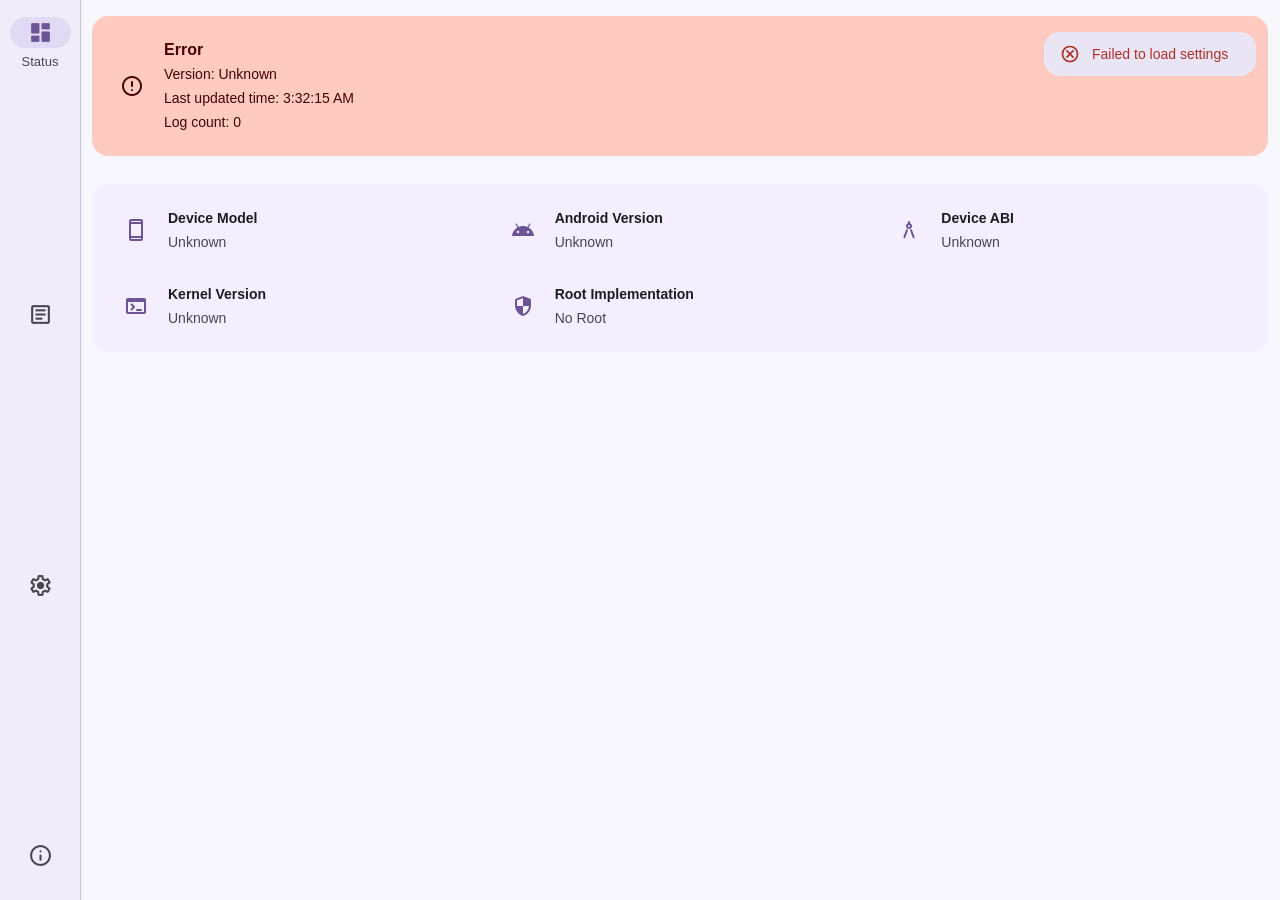
==== webroot/index.html @ 574d7f0e "feat: 初始化AMMF WebUI项目，添加核心功能与基础样式 添加核心功能模块包括： - 核心API功能(core.js) - 主题管理(theme.js) - CSS动态加载器(css-loa" ====
<!DOCTYPE html>
<html lang="zh">
<head>
    <meta charset="UTF-8">
    <meta name="viewport" content="width=device-width, initial-scale=1.0, maximum-scale=1.0, user-scalable=no">
    <meta name="theme-color" content="#006495">
    <meta name="apple-mobile-web-app-capable" content="yes">
    <meta name="apple-mobile-web-app-status-bar-style" content="black-translucent">
    <meta name="description" content="AMMF WebUI - 模块管理界面">
    <meta name="color-scheme" content="light dark">
    <title>AMMF WebUI</title>
    
    <!-- Material Design 图标 -->
    <link rel="stylesheet" href="https://fonts.googleapis.com/css2?family=Material+Symbols+Rounded:opsz,wght,FILL,GRAD@20..48,100..700,0..1,-50..200">
    <!-- 预加载样式 -->
    <style>
        .app-header, #main-content {
            opacity: 1;
            transition: opacity 0.3s ease;
        }
        .app-loaded .app-header, .app-loaded #main-content {
            opacity: 1;
        }

        html, body {
            overscroll-behavior: none;
            background-color: var(--md-background);
            -webkit-overflow-scrolling: touch;
            scrollbar-width: none;
            -ms-overflow-style: none;
            height: 100%;
            position: relative;
        }
    
        html::-webkit-scrollbar, body::-webkit-scrollbar {
            display: none;
            width: 0;
            height: 0;
        }
        
        .loading-container {
            display: flex;
            justify-content: center;
            align-items: center;
            height: 100vh;
            width: 100%;
        }
        .spinner {
            width: 40px;
            height: 40px;
            border: 4px solid rgba(0, 0, 0, 0.1);
            border-radius: 50%;
            border-top-color: #007bff;
            animation: spin 1s ease-in-out infinite;
        }
        @keyframes spin {
            to { transform: rotate(360deg); }
        }
    </style>
    
    <!-- 主题脚本 -->
    <script src="theme.js"></script>
    
    <!-- CSS加载器 -->
    <script src="css-loader.js"></script>
</head>
<body>
    <div id="app">
        <!-- 头部 -->
        <header class="app-header">
            <div class="header-content">
                <div class="header-title">
                    <h1 id="page-title">AMMF WebUI</h1>
                </div>
                <div class="header-actions">
                    <div id="page-actions" class="page-actions"></div>
                    <button id="language-button" class="icon-button" title="语言">
                        <span class="material-symbols-rounded">translate</span>
                    </button>
                    <button id="theme-toggle" class="icon-button" title="主题">
                        <span class="material-symbols-rounded">light_mode</span>
                    </button>
                </div>
            </div>
        </header>
        
        <!-- 主内容区域 -->
        <main id="main-content">
            <div class="loading-container">
                <div class="spinner"></div>
                <p data-i18n="LOADING">加载中...</p>
            </div>
        </main>
        
        <!-- 动态生成底栏导航 -->
        <nav id="app-nav" class="app-nav"></nav>
        
        <!-- 语言选择器 -->
        <div id="language-selector" class="language-selector">
            <div class="language-selector-content">
                <div class="language-selector-header">
                    <h3 data-i18n="SELECT_LANGUAGE">选择语言</h3>
                </div>
                <div id="language-options" class="language-options"></div>
                <div class="language-selector-footer">
                    <button id="cancel-language" class="icon-button" data-i18n="CANCEL">取消</button>
                </div>
            </div>
        </div>
        
        <!-- 吐司提示容器 -->
        <div id="toast-container" class="toast-container"></div>
    </div>
    
    <!-- 核心 脚本 -->
    <script src="core.js"></script>
    <script src="mock-api.js"></script>
    <script src="theme.js"></script>
    <script src="i18n.js"></script>
    
    <!-- MMRL API -->
    <script>
        if (window.MMRL) {
            const mmrlScript = document.createElement('script');
            mmrlScript.src = 'mmrl.js';
            document.head.appendChild(mmrlScript);
        }
    </script>
    
    <!-- 主应用脚本 -->
    <script src="app.js"></script>
</body>
</html>
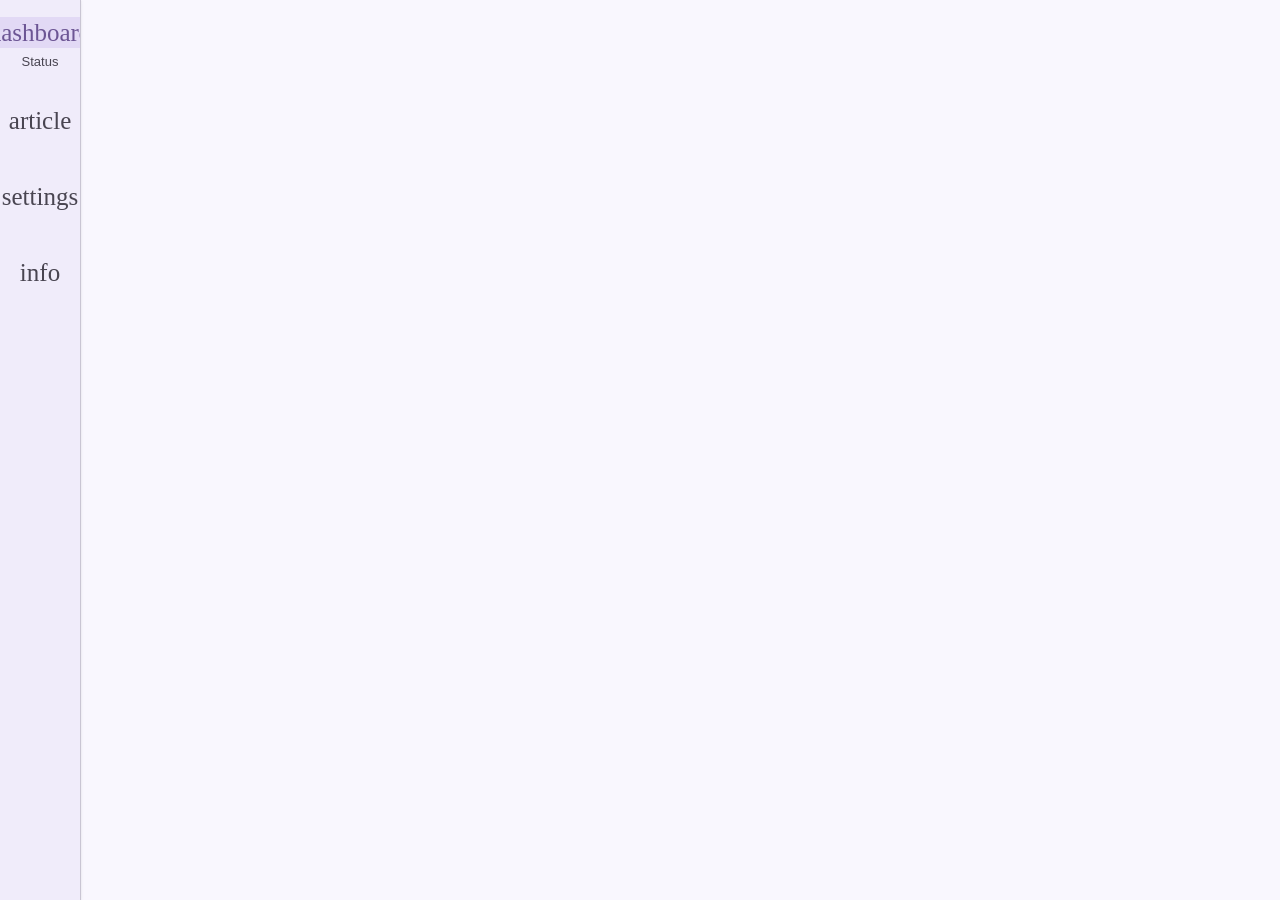
==== commit 92c4ed7a: "refactor(webui): 重构国际化处理和多页面语言切换机制 重构国际化模块，移除语言选择器UI相关代码，改为事件驱动机制 优化页面语言切换处理，使用事件监听替代直接回调注册 清理未使用的CS" ====
--- a/webroot/index.html
+++ b/webroot/index.html
@@ -1,133 +1,128 @@
 <!DOCTYPE html>
 <html lang="zh">
-<head>
-    <meta charset="UTF-8">
-    <meta name="viewport" content="width=device-width, initial-scale=1.0, maximum-scale=1.0, user-scalable=no">
-    <meta name="theme-color" content="#006495">
-    <meta name="apple-mobile-web-app-capable" content="yes">
-    <meta name="apple-mobile-web-app-status-bar-style" content="black-translucent">
-    <meta name="description" content="AMMF WebUI - 模块管理界面">
-    <meta name="color-scheme" content="light dark">
+  <head>
+    <meta charset="UTF-8" />
+    <meta
+      name="viewport"
+      content="width=device-width, initial-scale=1.0, maximum-scale=1.0, user-scalable=no"
+    />
+    <script src="core.js"></script>
+    <script src="i18n.js"></script>
+    <script src="app.js"></script>
+    <style>
+      @font-face {
+        font-family: "Material Symbols Rounded";
+        font-style: normal;
+        font-weight: 100 700;
+        font-display: swap;
+        src: url(files/sykg-zNym6YjUruM-QrEh7-nyTnjDwKNJ_190Fjzag.woff2)
+          format("woff2");
+      }
+
+      .material-symbols-rounded {
+        font-family: "Material Symbols Rounded";
+        font-weight: normal;
+        font-style: normal;
+        font-size: 24px;
+        line-height: 1;
+        letter-spacing: normal;
+        text-transform: none;
+        display: inline-block;
+        white-space: nowrap;
+        word-wrap: normal;
+        direction: ltr;
+        -webkit-font-feature-settings: "liga";
+        -webkit-font-smoothing: antialiased;
+      }
+    </style>
+    <meta
+      name="apple-mobile-web-app-status-bar-style"
+      content="black-translucent"
+    />
+    <meta name="description" content="AMMF WebUI - 模块管理界面" />
+    <meta name="color-scheme" content="light dark" />
     <title>AMMF WebUI</title>
-    
-    <!-- Material Design 图标 -->
-    <link rel="stylesheet" href="https://fonts.googleapis.com/css2?family=Material+Symbols+Rounded:opsz,wght,FILL,GRAD@20..48,100..700,0..1,-50..200">
-    <!-- 预加载样式 -->
     <style>
-        .app-header, #main-content {
-            opacity: 1;
-            transition: opacity 0.3s ease;
-        }
-        .app-loaded .app-header, .app-loaded #main-content {
-            opacity: 1;
-        }
+      .app-header,
+      #main-content {
+        opacity: 1;
+        transition: opacity 0.3s ease;
+      }
+      .app-loaded .app-header,
+      .app-loaded #main-content {
+        opacity: 1;
+      }
 
-        html, body {
-            overscroll-behavior: none;
-            background-color: var(--md-background);
-            -webkit-overflow-scrolling: touch;
-            scrollbar-width: none;
-            -ms-overflow-style: none;
-            height: 100%;
-            position: relative;
-        }
-    
-        html::-webkit-scrollbar, body::-webkit-scrollbar {
-            display: none;
-            width: 0;
-            height: 0;
-        }
-        
-        .loading-container {
-            display: flex;
-            justify-content: center;
-            align-items: center;
-            height: 100vh;
-            width: 100%;
-        }
-        .spinner {
-            width: 40px;
-            height: 40px;
-            border: 4px solid rgba(0, 0, 0, 0.1);
-            border-radius: 50%;
-            border-top-color: #007bff;
-            animation: spin 1s ease-in-out infinite;
-        }
-        @keyframes spin {
-            to { transform: rotate(360deg); }
-        }
+      html,
+      body {
+        overscroll-behavior: none;
+        background-color: var(--md-background);
+        -webkit-overflow-scrolling: touch;
+        scrollbar-width: none;
+        -ms-overflow-style: none;
+        height: 100%;
+        position: relative;
+      }
+
+      html::-webkit-scrollbar,
+      body::-webkit-scrollbar {
+        display: none;
+        width: 0;
+        height: 0;
+      }
+
+
     </style>
-    
-    <!-- 主题脚本 -->
-    <script src="theme.js"></script>
-    
-    <!-- CSS加载器 -->
-    <script src="css-loader.js"></script>
-</head>
-<body>
+
+    <!-- CSS样式文件 -->
+    <link rel="stylesheet" href="css/md3.css" />
+    <link rel="stylesheet" href="css/components.css" />
+    <link rel="stylesheet" href="css/style.css" />
+    <link rel="stylesheet" href="css/animations.css" />
+    <link rel="stylesheet" href="css/pages/about.css" />
+    <link rel="stylesheet" href="css/pages/settings.css" />
+    <link rel="stylesheet" href="css/pages/status.css" />
+    <link rel="stylesheet" href="css/pages/logs.css" />
+  </head>
+  <body>
     <div id="app">
-        <!-- 头部 -->
-        <header class="app-header">
-            <div class="header-content">
-                <div class="header-title">
-                    <h1 id="page-title">AMMF WebUI</h1>
-                </div>
-                <div class="header-actions">
-                    <div id="page-actions" class="page-actions"></div>
-                    <button id="language-button" class="icon-button" title="语言">
-                        <span class="material-symbols-rounded">translate</span>
-                    </button>
-                    <button id="theme-toggle" class="icon-button" title="主题">
-                        <span class="material-symbols-rounded">light_mode</span>
-                    </button>
-                </div>
-            </div>
-        </header>
-        
-        <!-- 主内容区域 -->
-        <main id="main-content">
-            <div class="loading-container">
-                <div class="spinner"></div>
-                <p data-i18n="LOADING">加载中...</p>
-            </div>
-        </main>
-        
-        <!-- 动态生成底栏导航 -->
-        <nav id="app-nav" class="app-nav"></nav>
-        
-        <!-- 语言选择器 -->
-        <div id="language-selector" class="language-selector">
-            <div class="language-selector-content">
-                <div class="language-selector-header">
-                    <h3 data-i18n="SELECT_LANGUAGE">选择语言</h3>
-                </div>
-                <div id="language-options" class="language-options"></div>
-                <div class="language-selector-footer">
-                    <button id="cancel-language" class="icon-button" data-i18n="CANCEL">取消</button>
-                </div>
-            </div>
+      <!-- 头部 -->
+      <header class="app-header">
+        <div class="header-content">
+          <div class="header-title">
+            <h1 id="page-title">AMMF WebUI</h1>
+          </div>
+          <div class="header-actions">
+            <div id="page-actions" class="page-actions"></div>
+            <div id="system-buttons" class="system-buttons"></div>
+          </div>
         </div>
-        
-        <!-- 吐司提示容器 -->
-        <div id="toast-container" class="toast-container"></div>
+      </header>
+
+      <!-- 主内容区域 -->
+      <main id="main-content">
+      </main>
+
+      <!-- 动态生成底栏导航 -->
+      <nav id="app-nav" class="app-nav"></nav>
+
+      <!-- 语言选择器 -->
+      <div id="language-selector" class="language-selector">
+        <div class="language-selector-content">
+          <div class="language-selector-header">
+            <h3 data-i18n="SELECT_LANGUAGE">选择语言</h3>
+          </div>
+          <div id="language-options" class="language-options"></div>
+          <div class="language-selector-footer">
+            <button id="cancel-language" class="icon-button" data-i18n="CANCEL">
+              取消
+            </button>
+          </div>
+        </div>
+      </div>
+
+      <!-- 吐司提示容器 -->
+      <div id="toast-container" class="toast-container"></div>
     </div>
-    
-    <!-- 核心 脚本 -->
-    <script src="core.js"></script>
-    <script src="mock-api.js"></script>
-    <script src="theme.js"></script>
-    <script src="i18n.js"></script>
-    
-    <!-- MMRL API -->
-    <script>
-        if (window.MMRL) {
-            const mmrlScript = document.createElement('script');
-            mmrlScript.src = 'mmrl.js';
-            document.head.appendChild(mmrlScript);
-        }
-    </script>
-    
-    <!-- 主应用脚本 -->
-    <script src="app.js"></script>
-</body>
-</html>+  </body>
+</html>
--- a/webroot/css/md3.css
+++ b/webroot/css/md3.css
@@ -0,0 +1,770 @@
+/* https://github.com/jogemu/md3css */
+
+:root {
+  --hue: 300;
+  --rhw: 16rem; /* read-optimized half width */
+  --fnt: "Roboto", sans-serif;
+  --tra: .2s ease-in-out;
+}
+
+@media (prefers-reduced-motion) { :root { --tra: 0; } }
+
+:root { /* Color */
+  color-scheme:             light dark;
+
+  --hut:                    calc(var(--hue) + 60);
+
+  --primary:                light-dark(oklch(.5 .10 var(--hue)), oklch(.8 .10 var(--hue)));
+  --on-primary:             light-dark(oklch( 1 .00 var(--hue)), oklch(.3 .10 var(--hue)));
+  --primary-container:      light-dark(oklch(.9 .05 var(--hue)), oklch(.4 .10 var(--hue)));
+  --on-primary-container:   light-dark(oklch(.2 .10 var(--hue)), oklch(.9 .05 var(--hue)));
+
+  --secondary:              light-dark(oklch(.5 .04 var(--hue)), oklch(.8 .04 var(--hue)));
+  --on-secondary:           light-dark(oklch( 1 .00 var(--hue)), oklch(.3 .04 var(--hue)));
+  --secondary-container:    light-dark(oklch(.9 .04 var(--hue)), oklch(.4 .03 var(--hue)));
+  --on-secondary-container: light-dark(oklch(.2 .04 var(--hue)), oklch(.9 .04 var(--hue)));
+
+  --tertiary:               light-dark(oklch(.5 .06 var(--hut)), oklch(.8 .07 var(--hut)));
+  --on-tertiary:            light-dark(oklch( 1 .00 var(--hut)), oklch(.3 .06 var(--hut)));
+  --tertiary-container:     light-dark(oklch(.9 .05 var(--hut)), oklch(.4 .06 var(--hut)));
+  --on-tertiary-container:  light-dark(oklch(.2 .05 var(--hut)), oklch(.9 .05 var(--hut)));
+
+  --error:                  light-dark(oklch(.5 .16 28), oklch(.8 .16 28));
+  --on-error:               light-dark(oklch( 1 .00 28), oklch(.3 .16 28));
+  --error-container:        light-dark(oklch(.9 .08 28), oklch(.4 .16 28));
+  --on-error-container:     light-dark(oklch(.2 .16 28), oklch(.9 .08 28));
+
+  --surface:                light-dark(oklch(.98 .01 var(--hue)), oklch(.19 .01 var(--hue)));
+  --on-surface:             light-dark(oklch(.23 .01 var(--hue)), oklch(.91 .01 var(--hue)));
+  --surface-variant:        light-dark(oklch(.92 .02 var(--hue)), oklch(.40 .02 var(--hue)));
+  --on-surface-variant:     light-dark(oklch(.40 .02 var(--hue)), oklch(.83 .02 var(--hue)));
+  --surface-container-high: light-dark(oklch(.93 .02 var(--hue)), oklch(.29 .01 var(--hue)));
+  --surface-container:      light-dark(oklch(.95 .02 var(--hue)), oklch(.24 .01 var(--hue)));
+  --surface-container-low:  light-dark(oklch(.96 .02 var(--hue)), oklch(.22 .01 var(--hue)));
+
+  --background:             var(--surface);
+  --on-background:          var(--on-surface);
+
+  --outline:                light-dark(oklch(.57 .02 var(--hue)), oklch(.66 .01 var(--hue)));
+  --outline-variant:        light-dark(oklch(.83 .02 var(--hue)), oklch(.40 .02 var(--hue)));
+
+  --inverse-surface:        light-dark(oklch(.31 .01 var(--hue)), oklch(.91 .01 var(--hue)));
+  --inverse-on-surface:     light-dark(oklch(.96 .01 var(--hue)), oklch(.31 .01 var(--hue)));
+  --inverse-primary:        light-dark(oklch(.83 .09 var(--hue)), oklch(.50 .13 var(--hue)));
+
+  --disabled12on38: color-mix(in oklch, var(--on-surface)  32%, transparent);
+}
+
+:root { /* Elevation */
+  --ele0: #7F7F7F00 0 0 0 0;
+  --ele1: #7F7F7F33 0 .1250rem .0625rem -.0625rem,
+          #7F7F7F24 0 .0625rem .0625rem 0,
+          #7F7F7F1E 0 .0625rem .1875rem 0;
+  --ele2: #7F7F7F33 0 .1875rem .1875rem -.125rem,
+          #7F7F7F24 0 .1875rem .2500rem 0,
+          #7F7F7F1E 0 .0625rem .5000rem 0;
+  --ele3: #7F7F7F33 0 .1875rem .3125rem -.0625rem,
+          #7F7F7F24 0 .3750rem .6250rem 0,
+          #7F7F7F1E 0 .0625rem 1.125rem 0;
+}
+
+:root { /* Typography */
+  --display-l:  400 3.5625rem/4.00rem var(--fnt);
+  --display-m:  400 2.8125rem/3.25rem var(--fnt);
+  --display-s:  400 2.2500rem/2.75rem var(--fnt);
+
+  --headline-l: 400 2.0000rem/2.50rem var(--fnt);
+  --headline-m: 400 1.7500rem/2.25rem var(--fnt);
+  --headline-s: 400 1.5000rem/2.00rem var(--fnt);
+
+  --title-l:    400 1.3750rem/1.75rem var(--fnt);
+  --title-m:    500 1.0000rem/1.50rem var(--fnt);
+  --title-s:    500 0.8750rem/1.25rem var(--fnt);
+
+  --body-l:     400 1.0000rem/1.50rem var(--fnt);
+  --body-m:     400 0.8750rem/1.25rem var(--fnt);
+  --body-s:     400 0.7500rem/1.00rem var(--fnt);
+
+  --label-l:    500 0.8750rem/1.25rem var(--fnt);
+  --label-m:    500 0.7500rem/1.00rem var(--fnt);
+  --label-s:    500 0.6875rem/1.00rem var(--fnt);
+
+  --main: max(1rem, calc(50vw - var(--rhw)));
+}
+
+body {
+  background-color: var(--background); color: var(--on-background);
+  font: var(--body-m);
+  margin: 0;
+}
+
+main {
+  margin-inline: var(--main);
+
+  & > *, & > form > * {
+    margin-block: .5rem;
+    &:is(fieldset) { margin-block: 0; }
+  }
+
+  h1 { font: var(--display-l); }
+  h2 { font: var(--display-m); }
+  h3 { font: var(--headline-l); }
+  h4 { font: var(--headline-s); }
+  h5 { font: var(--title-m); }
+  h6 { font: var(--body-l); }
+
+  &>.cards, &>.table { margin-inline: max(-16rem, calc(1rem - var(--main))); }
+}
+
+p  { text-align: justify; }
+hr { border: none; border-top: .0625rem solid var(--outline-variant); }
+form { display: contents; }
+
+a, button, label:has(input, textarea, select)>span { /* Icons */
+  &::before, &::after {
+    mask-size: contain; mask-mode: alpha; mask-repeat: no-repeat;
+    content-visibility: hidden;
+  }
+  &::before { content: var(--icon,  none); mask-image: var(--icon,  none); }
+  &::after  { content: var(--icon2, none); mask-image: var(--icon2, none); }
+}
+
+header { /* Top app bar */
+  --color: var(--on-surface);
+  position: sticky; top: 0; z-index: 2;
+  background-color: var(--surface-container); color: var(--color);
+  height: 4rem; padding-inline: var(--main);
+  display: flex; align-items: center; gap: 1.5rem;
+
+  h1 { font: var(--title-l); flex: 1; text-overflow: ellipsis; white-space: nowrap; overflow: hidden; }
+
+  /* Icon button */
+  &>a, &>button, &>[popover]>a {
+    width: 1.5rem; aspect-ratio: 1; padding: .5rem; border-radius: 100%;
+    margin-inline: -.5rem;
+    overflow: hidden; user-select: none;
+    text-align: center; line-height: 1.5rem;
+    transition: background-color var(--tra);
+    border: none; background-color: transparent; box-sizing: content-box;
+
+    &::before {
+      display: block; height: 100%;
+      background-color: var(--color);
+      margin-bottom: 1rem;
+    }
+  }
+  &>a, &>button, &>[popover] a {
+    &:hover           { background-color: color-mix(in oklch, var(--color)  8%, transparent); }
+    &:focus, &:active { background-color: color-mix(in oklch, var(--color) 10%, transparent); }
+  }
+
+  &>:popover-open {
+    width: 16rem; padding: .75rem 1rem; border-radius: .75rem;
+    background-color: var(--surface-container); color: var(--color);
+    border: none;
+
+    &>strong { font: var(--title-s); margin: 0 0 .25rem; }
+    p { font: var(--body-m); margin: 0 0 .75rem; }
+    &>a { position: absolute; top: 1rem; right: 1.5rem; }
+  }
+}
+
+@supports (animation-timeline: scroll()) {
+  header {
+    animation: sticky-header .2s ease-in-out forwards;
+    animation-timeline: scroll();
+    animation-range: 0 1px;
+  }
+
+  @keyframes sticky-header {
+    from { background-color: transparent; }
+    to { }
+  }
+}
+
+nav { /* Navigation bar */
+  position: sticky; bottom: 0; z-index: 2;
+  background-color: var(--surface-container); color: var(--on-surface);
+  padding-inline: var(--main); margin-block-start: auto;
+
+  display: flex; align-items: center; gap: .5rem;
+  justify-content: space-between;
+
+  ul {
+    display: contents;
+
+    li {
+      display: contents;
+      list-style: none;
+
+      a {
+        --color: var(--on-surface-variant);
+        --background-color: transparent;
+
+        display: inline-grid; gap: .25rem;
+        margin-block: .75rem 1rem;
+        align-items: center; justify-items: center;
+        flex: 1;
+        color: var(--color);
+        text-decoration: none;
+
+        &::before, &:after {
+          content: ''; display: inline-block;
+          grid-area: 1/1;
+        }
+
+        &::before {
+          width: 1.5rem; aspect-ratio: 1;
+          background-color: var(--color);
+        }
+
+        &::after {
+          width: 4rem; height: 2rem; border-radius: 1rem;
+          background-color: var(--background-color);
+          z-index: -1;
+        }
+
+        &:hover::after               { box-shadow: inset 0 4rem color-mix(in oklch, var(--color)  8%, transparent); }
+        &:focus, &:active { &::after { box-shadow: inset 0 4rem color-mix(in oklch, var(--color) 10%, transparent); } }
+
+        &[href='.'], &[active] { /* Active */
+          --color: var(--on-surface);
+          --background-color: var(--secondary-container);
+        }
+        
+        span {
+          display: inline-block; height: 1rem; min-width: 1rem; border-radius: .5rem;
+          background-color: var(--error); color: var(--on-error);
+          grid-area: 1/1;
+          transform: translate(.75rem, -.75rem);
+          font: var(--label-s); text-align: center;
+          padding-inline: .25rem; box-sizing: border-box;
+
+          &:empty { height: .375rem; min-width: .375rem; padding-inline: 0; }
+        }
+      }
+    }
+  }
+}
+
+body:has(nav) {
+  display: flex;
+  flex-direction: column;
+  min-height: 100vh;
+}
+
+dialog { /* Dialogs */
+  top: 50%; left: 50%; transform: translate(-50%, -50%);
+  background-color: var(--surface-container); color: var(--on-surface);
+  padding: 1.5rem; border-radius: 1.75rem;
+  min-width: 17.5rem; max-width: 35rem;
+  &[open=noscript] { z-index: 3; outline: 100vmax solid oklch(0 0 0 / .4); }
+  margin: 0; border: none;
+
+  &>* { margin: 0 0 1rem; }
+  &>img { height: 1.5rem; }
+  &>img+h2 { text-align: center; }
+  &>h2 { font: var(--headline-s); }
+  &>p { font: var(--body-m); color: var(--on-surface-variant); }
+  &>fieldset:last-child { flex-direction: row-reverse; margin-top: 1rem; }
+}
+
+.cards { /* Cards */
+  display: grid; grid-template-columns: repeat(auto-fit, minmax(16rem, 1fr));
+  justify-content: center; grid-gap: .5rem;
+  &>* {
+    --color: var(--on-surface);
+    display: flex; flex-direction: column; gap: 1rem;
+    background-color: var(--surface); color: var(--color);
+    box-sizing: border-box;
+    border: 0.0625rem solid var(--outline-variant); border-radius:0.75rem;
+    transition: box-shadow var(--tra);
+
+    &:hover        { box-shadow: inset 0 100vw color-mix(in oklch, var(--color)  8%, transparent), var(--ele1); }
+    &:focus-within { box-shadow: inset 0 100vw color-mix(in oklch, var(--color) 10%, transparent); }
+
+    &>* {
+      margin-inline: 1rem; margin-block: 0;
+      &:first-child { margin-block-start: 1rem; }
+      &:last-child  { margin-block-end:   1rem; }
+    }
+
+    &>img, &>svg, &>hgroup>* { margin: 0; }
+    h3, h2{ font: var(--title-l); }
+    hgroup p { font: var(--body-s); }
+
+    &>fieldset:last-child {
+      flex-direction: row-reverse;
+      margin-block-start: auto;
+    }
+  }
+}
+
+fieldset { /* Common buttons */
+  border: none; margin: -.5rem -1rem; padding: .5rem 1rem;
+  display: flex; gap: .5rem;
+  overflow-x: auto; contain: inline-size;
+  transform: translateX(0); /* Prevent parent overflow */
+
+  a, button {
+    display: inline-flex; align-items: center; box-sizing: border-box;
+    
+    height: 2.5rem; border-radius: 1.25rem;
+    padding-inline: 1.5rem;
+    
+    font: var(--label-l);
+    
+    text-decoration: none; border: none;
+
+    &::before {
+      display: inline-block; width: 1.125rem; height: 1.125rem;
+      margin-inline: -.5rem .5rem;
+    }
+
+    &.outlined { border: .0625rem solid var(--outline); padding-inline: 1.4375rem; }
+
+    &:not(:disabled) {
+      background-color: transparent;
+      --color: var(--primary);
+      --ele: var(--ele0);
+
+      &.outlined:focus:not(:active) { border-color: var(--color); }
+
+      &.tonal {
+        background-color: var(--secondary-container);
+        --color: var(--on-secondary-container);
+        &:hover { --ele: var(--ele1); }
+      }
+
+      &.filled {
+        background-color: var(--primary);
+        --color: var(--on-primary);
+        &:hover { --ele: var(--ele1); }
+      }
+
+      &.elevated {
+        background-color: var(--surface-container); /* surface-container-low */
+        --ele: var(--ele1);
+        &:hover:not(:focus):not(:active) { --ele: var(--ele2); }
+      }
+
+      transition: box-shadow var(--tra);
+      box-shadow: inset 0 4rem transparent, var(--ele);
+      &:hover           { box-shadow: inset 0 4rem color-mix(in oklch, var(--color)  8%, transparent), var(--ele); }
+      &:focus, &:active { box-shadow: inset 0 4rem color-mix(in oklch, var(--color) 10%, transparent), var(--ele); }
+    }
+
+    &:disabled {
+      opacity: .38; cursor: not-allowed;
+      --color: var(--on-surface);
+      border-color: var(--disabled12on38);
+      &.elevated, &.filled, &.tonal { background-color: var(--disabled12on38); }
+    }
+
+    color: var(--color);
+    &::before { background-color: var(--color); }
+
+    &:not(.elevated):not(.filled):not(.tonal):not(.outlined) {
+      padding-inline: 1rem;
+      &:not([style]):not([class]) { padding-inline: .75rem; }
+    }
+  }
+}
+
+label { /* Text fields */
+  &:has(>input:not([type="radio"]):not([type="checkbox"]):not([type="button"]):not([type="submit"]):not([type="reset"]):not([type="range"]), >textarea, >select):has(>span) {
+    --border-color: var(--outline); /* + span color */
+    --border-width: 0.0625rem;
+    --border: var(--border-width) solid var(--border-color);
+    --move: .6875rem;
+    --min: minmax(calc(.75rem - var(--border-width)), auto);
+    --icon-color: var(--on-surface-variant); /* + p color */
+
+    display: grid;
+    grid-template: "b span a a" calc(1rem - var(--border-width)) "icon input input icon2" auto / var(--min) auto 1fr var(--min);
+    gap: 0 .25rem;
+
+    border: var(--border-width) solid transparent;
+    border-bottom-color: var(--border-color);
+    border-radius: 0.25rem;
+
+    padding-bottom: var(--move);
+    margin-block: calc(1rem - var(--move)) 1rem;
+
+    &>span {
+      display: contents;
+      font: var(--body-s); color: var(--border-color);
+      transition: color var(--tra);
+
+      &::before, &::after {
+        display: inline-block; width: 1.5rem; aspect-ratio: 1;
+        background-color: var(--icon-color);
+        margin: 0 .75rem calc(1rem - var(--border-width));
+        transform: translateY(var(--move));
+      }
+  
+      &::before { grid-area: icon;  margin-left:  calc(.75rem - var(--border-width)); }
+      &::after  { grid-area: icon2; margin-right: calc(.75rem - var(--border-width)); }
+    }
+
+    &>input, &>textarea, &>select {
+      grid-area: input;
+      font: var(--body-l); color: var(--on-surface); caret-color: var(--primary);
+      margin: 0; padding: 0 0 calc(1rem - var(--border-width));
+      transform: translateY(var(--move));
+      outline: none; border: none; background-color: transparent;
+    }
+
+    &::before, &::after {
+      content: "";
+      display: block; min-height: 3.5rem; box-sizing: border-box;
+      border: var(--border); border-bottom-color: transparent;
+      margin-block: calc(-1 * var(--border-width));
+      grid-row: 1 / span 2 !important;
+      z-index: -1;
+      transform: translateY(var(--move));
+      transition: border-color var(--tra);
+    }
+
+    &::before { grid-area: b; border-right: none; border-top-left-radius:  .25rem; border-bottom-left-radius:  .25rem; margin-left:  calc(-1 * var(--border-width)); }
+    &::after  { grid-area: a; border-left:  none; border-top-right-radius: .25rem; border-bottom-right-radius: .25rem; margin-right: calc(-1 * var(--border-width)); }
+
+    &:hover { --border-color: var(--on-surface); }
+
+    &:focus-within {
+      --border-color: var(--primary);
+      --border-width: 0.125rem;
+      --move: .75rem;
+
+      border-top-width: 0.0625rem;
+      padding-bottom: 0.75rem;
+    }
+
+    &:has(>input:user-invalid, >textarea:user-invalid, >select:user-invalid) {
+      --border-color: var(--error);
+      --icon-color: var(--border-color);
+      &>input, &>textarea, &>select { caret-color: var(--error); }
+      span::before { background-color: var(--on-surface-variant); }
+
+      &:hover:not(:focus-within) { --border-color: var(--on-error-container); }
+    }
+
+    &:has(>input[required]:not([type="color"]):not([type="file"]):invalid:not(:user-invalid)):not(:focus-within) {
+      border-top-color: var(--border-color);
+      grid-template-rows: calc(3.5rem - 2*var(--border-width)) 0;
+      align-items: center;
+      padding-bottom: 0;
+      margin-block: 1.1875rem 1rem;
+
+      &>input {
+        color: transparent;
+        transform: translateY(-1.25rem);
+      }
+
+      &::before, &::after {
+        transform: none;
+      }
+
+      &>span {
+        font: var(--body-l);
+        &::before, &::after {
+          transform: translateY(-1.25rem);
+        }
+      }
+    }
+
+    &:has(>input:disabled, >textarea:disabled, >select:disabled) {
+      --border-color: var(--disabled12on38);
+      --icon-color: var(--on-surface);
+      opacity: .38;
+    }
+
+    &>textarea { resize: vertical; }
+
+    @supports not (-moz-appearance: none) {
+      input[type="date"], input[type="datetime-local"], input[type="month"], input[type="time"], input[type="week"] {
+        padding-bottom: 0; margin-bottom: .75rem;
+      }
+    }
+  }
+}
+
+label:has(>input[type="range"]) { /* Sliders */
+  display: flex; flex-direction: column;
+
+  &>input[type="range"] {
+    appearance: none; background-color: transparent; padding: 1.25rem 0; margin: 0; width: 100%; box-sizing: border-box;
+    cursor: pointer;
+
+    &+span { font: var(--label-m); order: -1; }
+
+    --active: var(--primary);
+    --inactive: var(--secondary-container);
+    --ele: var(--ele1);
+
+    &:disabled {
+      --active: color-mix(in oklch, var(--on-surface) 38%, transparent);
+      --inactive: color-mix(in oklch, var(--surface-variant) 38%, transparent); /* 12% */
+      --ele: var(--ele0);
+    }
+
+    &::-webkit-slider-runnable-track {
+      background: var(--inactive);
+      height: 1rem; border-radius: .5rem;
+    }
+    
+    &::-webkit-slider-thumb {
+      background: var(--background);
+      height: 2.75rem; width: .25rem; border-radius: .125rem;
+      outline: .375rem solid var(--background);
+      box-shadow: inset 0 4rem var(--active), var(--ele);
+      border: none;
+      appearance: none; margin-top: -.875rem;
+    }
+
+    /* duplicated because webkit css parsing breaks starting with ::-moz */
+
+    &::-moz-range-track {
+      background: var(--inactive);
+      height: 1rem; border-radius: .5rem;
+    }
+
+    &::-moz-range-progress {
+      background-color: var(--active);
+      height: 1rem; border-radius: .5rem;
+    }
+    
+    &::-moz-range-thumb {
+      background: var(--background);
+      height: 2.75rem; width: .25rem; border-radius: .125rem;
+      outline: .375rem solid var(--background);
+      box-shadow: inset 0 4rem var(--active), var(--ele);
+      border: none;
+    }
+  }
+}
+
+progress, meter { /* Progress indicators */
+  height: .25rem; width: 100%; border: none;
+  background: var(--secondary-container); border-radius: .125rem;
+  overflow: hidden;
+
+  &::-webkit-meter-bar, &::-webkit-progress-bar { height: 1rem; background: var(--secondary-container); transform: scale(1.005, 64); }
+  &::-webkit-meter-optimum-value, &::-webkit-progress-value { background: var(--primary); border-radius: .125rem; box-shadow: .25rem 0 0 var(--background); }
+
+  /* duplicated because webkit css parsing breaks starting with ::-moz */
+
+  &::-moz-meter-bar, &::-moz-progress-bar { background: var(--primary); border-radius: .125rem; box-shadow: .25rem 0 0 var(--background); }
+}
+
+.switches { /* Switches */
+  flex-direction: column;
+  label {
+    display: grid; grid-template-columns: 1fr auto; align-items: center;
+
+    &>* { grid-column: 1;}
+
+    &>input {
+      grid-area: 1 / 2 / -1;
+      display: grid; grid-template-rows: min-content;
+      align-content: center; align-items: center;
+      height: 2rem; width: 3.25rem; border-radius: 1rem;
+      margin: 0; padding-inline: .9375rem; box-sizing:border-box;
+      appearance: none; cursor:pointer;
+      transition: all var(--tra);
+
+      --surface-container-highest: var(--surface-container-high);
+
+      --track: var(--surface-container-highest);
+      --handle: var(--outline);
+      --fill: var(--surface-container-highest);
+      --border: var(--outline);
+      --ele: var(--ele1);
+
+      border: .0625rem solid var(--border);
+
+      &:checked {
+        --track: var(--primary);
+        --handle: var(--on-primary);
+        --fill: var(--on-primary-container);
+        --border: var(--track);
+        &::before, &::after { margin-inline: 1.25rem 0; }
+      }
+
+      &:not(:disabled) { &:hover, &:focus, &:active {
+        --handle: var(--on-surface-variant);
+        --state: var(--on-surface);
+        &:checked {
+          --handle: var(--primary-container);
+          --state: var(--primary);
+        };
+
+        &:hover::before  { box-shadow: inset 0 4rem color-mix(in oklch, var(--state)  8%, transparent), var(--ele); outline: .5rem solid color-mix(in oklch, var(--state) 8%, transparent); }
+        &:focus::before, &:active::before {
+          box-shadow: inset 0 4rem color-mix(in oklch, var(--state) 10%, transparent), var(--ele); outline: .5rem solid color-mix(in oklch, var(--state) 10%, transparent);
+        }
+      } }
+
+      &:disabled {
+        --track: color-mix(in oklch, var(--on-surface) 12%, transparent);
+        --handle: color-mix(in oklch, var(--surface) 38%, transparent);
+        --fill: color-mix(in oklch, var(--on-surface) 38%, transparent);
+        --border: var(--fill);
+        --ele: var(--ele1);
+        &:not(:checked) {
+          --track: color-mix(in oklch, var(--surface-container-highest) 12%, transparent);
+          --handle: color-mix(in oklch, var(--on-surface) 38%, transparent);
+          --fill: color-mix(in oklch, var(--surface-container-highest) 38%, transparent);
+          --border: color-mix(in oklch, var(--on-surface) 12%, transparent);
+        }
+      }
+
+      background-color: var(--track);
+
+      &::before, &::after {
+        grid-area: 1/1;
+        display: inline-block; aspect-ratio: 1; border-radius: 100%;
+        transform: translateX(-50%);
+        transition: all var(--tra);
+        margin-inline: 0 100%;
+      }
+      &::before {
+        content: '';
+        background-color: var(--handle);
+        box-sizing: border-box;
+        height: 100%;
+        min-height: 1rem;
+      }
+      &::after {
+        mask-size: contain; mask-mode: alpha; mask-repeat: no-repeat;
+        content-visibility: hidden;
+        width: 1rem; background-color: var(--fill);
+        margin-block: .25rem;
+      }
+
+      &:checked::before { height: 1.5rem; }
+      &:active:not(:disabled)::before { height: 1.75rem; }
+
+      &::after { content: var(--switch-off, none); mask-image: var(--switch-off, none); }
+      &:checked::after { content: var(--switch-on, none); mask-image: var(--switch-on, none); }
+    }
+  }
+}
+
+.chips, .segmented { /* Chips */
+  &>label, &>a, &>a:not(.elevated):not(.filled):not(.tonal):not(.outlined):not(:disabled) {
+    display: inline-flex; gap: .5rem; align-items: center;
+    height: 2rem; border-radius: .5rem;
+    box-sizing: border-box; padding-inline: 1rem;
+    --color: var(--on-surface-variant); --ele: var(--ele0);
+    color: var(--color);
+    font: var(--label-l);
+    user-select: none;
+    text-overflow: ellipsis; white-space: nowrap; overflow: hidden; 
+    min-width: fit-content;
+
+    &>span { display: contents; }
+
+    &>span, &:is(a) {
+      &::before, &::after {
+        display: block; width: 1.125rem; aspect-ratio: 1;
+        background-color: var(--primary); margin-inline: 0;
+      }
+      &::before { margin-inline-start: -0.5rem; }
+      &::after  { margin-inline-end:   -0.5rem; }
+    }
+  
+    &>input {
+      position: absolute; width: 0; height: 0; overflow: hidden; clip-path: rect(0 0 0 0);
+    }
+
+    &:has(>input:not(:checked):not(.elevated)), &:is(a) { border: 0.0625rem solid var(--outline); padding-inline: .9375rem; }
+    &:has(>input:checked) { background-color: var(--secondary-container); --color: var(--on-secondary-container); }
+    &:has(>input:checked:disabled) { background-color: var(--disabled12on38); }
+    &:has(>input:disabled) {
+      opacity: .38;
+      border-color: var(--disabled12on38);
+      --color: var(--on-surface);
+      --ele: var(--ele0);
+      span::before, span::after { background-color: var(--color); }
+    }
+
+    &:has(>input.elevated:not(disabled)) { --ele: var(--ele1); }
+    &:has(>input.elevated:not(disabled):not(:checked)) { background-color: var(--surface-container); }
+    &:has(>input.elevated:not(disabled)):focus-within, &:has(>input.elevated:not(disabled):active) { --ele: var(--ele2) }
+
+    &:has(>input:not(:disabled)) {
+      transition: background-color var(--tra), box-shadow var(--tra);
+      box-shadow: inset 0 4rem transparent, var(--ele);
+      &:hover        { box-shadow: inset 0 4rem color-mix(in oklch, var(--color)  8%, transparent), var(--ele); }
+      &:focus-within { box-shadow: inset 0 4rem color-mix(in oklch, var(--color) 10%, transparent), var(--ele); }
+    }
+
+    select {
+      background-color: transparent; color: inherit;
+      border: none;
+      padding: 0;
+      font: inherit;
+      margin-inline: -.5rem -2rem;
+      padding-inline: .5rem 2rem;
+      align-self: stretch;
+      z-index: 1;
+      appearance: none;
+      outline: none;
+    }
+    &:has(>span>select) { --icon2: url('data:image/svg+xml;utf8,<svg xmlns=\"http://www.w3.org/2000/svg\" viewBox=\"0 -960 960 960\"><path d=\"M480-360 280-560h400L480-360Z\"/></svg>'); }
+  }
+}
+
+.segmented { /* Segmented buttons */
+  display: inline-grid; grid-auto-flow: column; grid-auto-columns: 1fr; gap: 0;
+  contain: inherit;
+
+  &+.segmented { margin-left: 0.0625rem; }
+
+  &>label {
+    --color: var(--on-surface);
+    height: 2.5rem;
+    border: 0.0625rem solid var(--outline); margin-left: -0.0625rem;
+    padding-inline: 0.6875rem !important;
+    justify-content: center;
+    border-radius: 0;
+    &>span::before { margin-inline-start: 0; }
+    &:first-child { border-top-left-radius: 1.25rem; border-bottom-left-radius:  1.25rem; }
+    &:last-child { border-top-right-radius: 1.25rem; border-bottom-right-radius: 1.25rem; }
+  }
+}
+
+.table {
+  border-collapse: collapse;
+  display: block; max-height: 60vh; overflow: auto;
+  border-radius: 0.75rem; border: 0.0625rem solid var(--tertiary-container);
+
+  &>*:not(caption, thead, tbody, tfoot, colgroup), &>thead>*, &>tbody>*, &>tfoot>* {
+    display: table-row; color: inherit;
+    &>* {
+      display: table-cell; padding: .5rem; color: inherit;
+      border-bottom: 0.0625rem solid var(--tertiary-container);
+      &:first-child { padding-left: 1rem; }
+      &:last-child  { padding-right: 1rem; width: 100%; }
+    }
+    &:last-child>* { border-bottom: none; }
+    &:not(.thead):not(.tfoot) {
+      &:hover { background-color: color-mix(in oklch, var(--on-tertiary-container)  8%, transparent); }
+      &:focus-within { background-color: color-mix(in oklch, var(--on-tertiary-container) 10%, transparent); }      
+    }
+  }
+  a { text-decoration: none; }
+  th { text-align: left; }
+
+  thead, tfoot, .thead, .tfoot {
+    background-color: var(--tertiary-container);
+    color: var(--on-tertiary-container);
+    z-index: 1;
+    position: sticky;
+  }
+  thead, .thead { top: 0; }
+  tfoot, .tfoot { bottom: 0; }
+}
+
+dialog::backdrop, :popover-open::backdrop { background-color: oklch(0 0 0 / .4); }
--- a/webroot/css/components.css
+++ b/webroot/css/components.css
@@ -0,0 +1,297 @@
+/**
+ * AMMF WebUI 组件样式
+ * 基于MD3设计系统规范优化
+ */
+
+/* 使用style.css中定义的间距变量 */
+
+/* ===== 错误容器 ===== */
+.error-container {
+    padding: var(--spacing-xl);
+    border-radius: var(--border-radius-l);
+    background-color: var(--error-container);
+    color: var(--on-error-container);
+    margin: var(--spacing-l) 0;
+}
+
+.error-container h2 {
+    margin-top: 0;
+    font: var(--headline-s);
+}
+
+/* ===== 加载动画容器 ===== */
+.loading-container {
+    display: flex;
+    justify-content: center;
+    align-items: center;
+    height: 100%;
+    width: 100%;
+    position: absolute;
+    top: 0;
+    left: 0;
+    background-color: var(--background);
+    z-index: 5;
+    transition: opacity var(--tra);
+}
+
+/* ===== 语言选择器 ===== */
+.language-selector {
+    position: fixed;
+    top: 0;
+    left: 0;
+    width: 100%;
+    height: 100%;
+    background-color: oklch(0 0 0 / .4);
+    z-index: 1000;
+    display: none;
+    justify-content: center;
+    align-items: center;
+}
+
+.language-selector.active {
+    display: flex;
+}
+
+.language-selector-content {
+    background-color: var(--surface-container);
+    border-radius: calc(var(--border-radius-xl) + 4px);
+    width: min(90%, 560px);
+    max-height: 80vh;
+    overflow: hidden;
+    margin: var(--spacing-xl);
+}
+
+.language-selector-header {
+    padding: var(--spacing-xl);
+}
+
+.language-selector-header h3 {
+    margin: 0;
+    font: var(--headline-s);
+    color: var(--on-surface);
+    white-space: nowrap;
+    overflow: hidden;
+    text-overflow: ellipsis;
+}
+
+.language-options {
+    padding: var(--spacing-s) 0;
+    max-height: 60vh;
+    overflow-y: auto;
+}
+
+.language-option {
+    padding: var(--spacing-l) var(--spacing-xl);
+    cursor: pointer;
+    transition: background-color var(--tra);
+    display: flex;
+    align-items: center;
+    gap: var(--spacing-m);
+    min-height: 12px;
+}
+
+.language-option:hover {
+    background-color: color-mix(in oklch, var(--primary) 8%, transparent);
+}
+
+.language-option.selected {
+    color: var(--primary);
+    background-color: var(--primary-container);
+}
+
+.language-selector-footer {
+    display: flex;
+    justify-content: flex-end;
+    padding: var(--spacing-l) var(--spacing-xl);
+    border-top: 1px solid var(--outline-variant);
+}
+
+#cancel-language {
+    display: inline-flex;
+    align-items: center;
+    justify-content: center;
+    line-height: 1;
+    font: var(--label-l);
+    padding: 10px var(--spacing-xl);
+    border-radius: var(--border-radius-xl);
+    background-color: var(--primary);
+    color: var(--on-primary);
+    border: none;
+    cursor: pointer;
+    transition: background-color var(--tra);
+    min-width: 90px;
+}
+
+#cancel-language:hover {
+    background-color: var(--on-primary-container);
+}
+
+/* ===== Toast通知 ===== */
+#toast-container {
+    position: fixed;
+    bottom: 100px; /* Default position for portrait */
+    left: 50%;
+    transform: translateX(-50%);
+    z-index: 1000;
+    display: flex;
+    flex-direction: column;
+    gap: var(--spacing-s);
+    pointer-events: none;
+    max-width: 90vw;
+    width: 100%;
+}
+
+/* Landscape orientation positioning */
+@media (orientation: landscape) {
+    #toast-container {
+        bottom: auto;
+        top: 32px;
+        right: 24px;
+        left: auto;
+        transform: none;
+        align-items: flex-end;
+        max-width: 400px;
+        width: auto;
+    }
+}
+
+.toast {
+    padding: var(--spacing-m) var(--spacing-l);
+    border-radius: var(--border-radius-l);
+    background-color: var(--surface-container-high);
+    color: var(--on-surface);
+    font: var(--body-m);
+    box-shadow: none;
+    opacity: 0;
+    transform: none;
+    transition: none;
+    pointer-events: auto;
+    max-width: none;
+    min-width: 180px;
+    margin: 0 auto;
+    display: flex;
+    flex-direction: row;
+    align-items: center;
+    gap: var(--spacing-m);
+    text-align: left;
+    overflow: hidden;
+    position: relative;
+    border-left: none;
+    line-height: 20px;
+}
+@media (orientation: landscape) {
+    .toast {
+        margin: 0;
+    }
+}
+.toast::before {
+    content: "";
+    display: block;
+    width: 20px;
+    height: 20px;
+    flex-shrink: 0;
+    background-color: currentColor;
+    mask-size: contain;
+    mask-repeat: no-repeat;
+    mask-position: center;
+}
+.toast-info {
+    color: var(--primary);
+}
+
+.toast-info::before {
+    mask-image: url('data:image/svg+xml;utf8,<svg xmlns="http://www.w3.org/2000/svg" height="24" viewBox="0 -960 960 960" width="24"><path d="M440-280h80v-240h-80v240Zm40-320q17 0 28.5-11.5T520-640q0-17-11.5-28.5T480-680q-17 0-28.5 11.5T440-640q0 17 11.5 28.5T480-600Zm0 520q-83 0-156-31.5T197-197q-54-54-85.5-127T80-480q0-83 31.5-156T197-763q54-54 127-85.5T480-880q83 0 156 31.5T763-763q54 54 85.5 127T880-480q0 83-31.5 156T763-197q-54 54-127 85.5T480-80Zm0-80q134 0 227-93t93-227q0-134-93-227t-227-93q-134 0-227 93t-93 227q0 134 93 227t227 93Zm0-320Z"/></svg>');
+}
+
+.toast-success {
+    color: var(--tertiary);
+}
+
+.toast-success::before {
+    mask-image: url('data:image/svg+xml;utf8,<svg xmlns="http://www.w3.org/2000/svg" height="24" viewBox="0 -960 960 960" width="24"><path d="m424-296 282-282-56-56-226 226-114-114-56 56 170 170Zm56 216q-83 0-156-31.5T197-197q-54-54-85.5-127T80-480q0-83 31.5-156T197-763q54-54 127-85.5T480-880q83 0 156 31.5T763-763q54 54 85.5 127T880-480q0 83-31.5 156T763-197q-54 54-127 85.5T480-80Zm0-80q134 0 227-93t93-227q0-134-93-227t-227-93q-134 0-227 93t-93 227q0 134 93 227t227 93Zm0-320Z"/></svg>');
+}
+
+.toast-warning {
+    color: var(--secondary);
+}
+
+.toast-warning::before {
+    mask-image: url('data:image/svg+xml;utf8,<svg xmlns="http://www.w3.org/2000/svg" height="24" viewBox="0 -960 960 960" width="24"><path d="M480-280q17 0 28.5-11.5T520-320q0-17-11.5-28.5T480-360q-17 0-28.5 11.5T440-320q0 17 11.5 28.5T480-280Zm-40-160h80v-240h-80v240Zm40 360q-83 0-156-31.5T197-197q-54-54-85.5-127T80-480q0-83 31.5-156T197-763q54-54 127-85.5T480-880q83 0 156 31.5T763-763q54 54 85.5 127T880-480q0 83-31.5 156T763-197q-54 54-127 85.5T480-80Zm0-80q134 0 227-93t93-227q0-134-93-227t-227-93q-134 0-227 93t-93 227q0 134 93 227t227 93Zm0-320Z"/></svg>');
+}
+
+.toast-error {
+    color: var(--error);
+}
+
+.toast-error::before {
+    mask-image: url('data:image/svg+xml;utf8,<svg xmlns="http://www.w3.org/2000/svg" height="24" viewBox="0 -960 960 960" width="24"><path d="m336-280 144-144 144 144 56-56-144-144 144-144-56-56-144 144-144-144-56 56 144 144-144 144 56 56ZM480-80q-83 0-156-31.5T197-197q-54-54-85.5-127T80-480q0-83 31.5-156T197-763q54-54 127-85.5T480-880q83 0 156 31.5T763-763q54 54 85.5 127T880-480q0 83-31.5 156T763-197q-54 54-127 85.5T480-80Zm0-80q134 0 227-93t93-227q0-134-93-227t-227-93q-134 0-227 93t-93 227q0 134 93 227t227 93Zm0-320Z"/></svg>');
+}
+
+/* 加载状态 */
+.loading-overlay {
+    display: none;
+    position: absolute;
+    top: 0;
+    left: 0;
+    width: 100%;
+    height: 100%;
+    background-color: var(--surface-container-high);
+    z-index: 10;
+    justify-content: center;
+    align-items: center;
+    visibility: hidden;
+    opacity: 0;
+    transition: opacity var(--tra), visibility var(--tra);
+}
+/* ===== Radio Buttons (Material Design 3) ===== */
+.radio {
+  appearance: none;
+  -webkit-appearance: none;
+  -moz-appearance: none;
+  width: 20px;
+  height: 20px;
+  border: 2px solid var(--outline);
+  border-radius: 50%;
+  position: relative;
+  cursor: pointer;
+  transition: all 0.2s cubic-bezier(0.4, 0, 0.2, 1);
+  background-color: transparent;
+  margin: 0;
+  flex-shrink: 0;
+}
+
+.radio:hover {
+  border-color: var(--on-surface);
+}
+
+.radio:checked {
+  border-color: var(--primary);
+  border-width: 2px;
+}
+
+.radio:checked::before {
+  content: '';
+  position: absolute;
+  top: 50%;
+  left: 50%;
+  transform: translate(-50%, -50%);
+  width: 10px;
+  height: 10px;
+  border-radius: 50%;
+  background-color: var(--primary);
+  transition: all 0.2s cubic-bezier(0.4, 0, 0.2, 1);
+}
+
+.radio:focus {
+  outline: none;
+  box-shadow: 0 0 0 8px color-mix(in oklch, var(--primary) 12%, transparent);
+}
+
+.radio:disabled {
+  border-color: color-mix(in oklch, var(--on-surface) 38%, transparent);
+  cursor: not-allowed;
+}
+
+.radio:disabled:checked::before {
+  background-color: color-mix(in oklch, var(--on-surface) 38%, transparent);
+}
--- a/webroot/css/style.css
+++ b/webroot/css/style.css
@@ -0,0 +1,422 @@
+/**
+ * AMMF WebUI 主样式文件
+ * 基于MD3设计系统重构的统一样式
+ */
+
+/* ===== 基础变量 ===== */
+:root {
+  --header-height: 58px;
+  --nav-height: 83px;
+  --icon-size: 40px;
+  --border-radius-xl: 20px;
+  --border-radius-l: 16px;
+  --border-radius-m: 14px;
+  --border-radius-s: 12px;
+  --scrollbar-width: 6px;
+  
+  /* 标准间距变量 */
+  --spacing-xs: 4px;
+  --spacing-s: 8px;
+  --spacing-m: 12px;
+  --spacing-l: 16px;
+  --spacing-xl: 24px;
+  --spacing-xxl: 32px;
+}
+
+/* ===== 基础布局 ===== */
+#app {
+  display: flex;
+  flex-direction: column;
+  min-height: 100vh;
+  position: relative;
+}
+
+/* ===== 通用组件 ===== */
+.flex-center {
+  display: flex;
+  align-items: center;
+  justify-content: center;
+}
+
+.flex-between {
+  display: flex;
+  align-items: center;
+  justify-content: space-between;
+}
+
+.flex-column {
+  display: flex;
+  flex-direction: column;
+}
+
+/* 图标按钮基础样式 */
+.icon-button {
+  --color: var(--on-surface);
+  width: var(--icon-size);
+  height: var(--icon-size);
+  border-radius: var(--border-radius-xl);
+  border: none;
+  background-color: transparent;
+  color: var(--color);
+  cursor: pointer;
+  transition: background-color var(--tra);
+  align-items: center;
+  justify-content: center;
+  display: flex;
+}
+
+.icon-button:hover {
+  background-color: color-mix(in oklch, var(--color) 8%, transparent);
+}
+
+.icon-button:active,
+.icon-button:focus {
+  background-color: color-mix(in oklch, var(--color) 10%, transparent);
+}
+
+.icon-button .material-symbols-rounded {
+  font-size: 24px;
+}
+
+/* ===== 顶栏组件 ===== */
+.app-header {
+  --color: var(--on-surface);
+  position: sticky;
+  top: 0;
+  z-index: 10;
+  height: var(--header-height);
+  padding-inline: var(--spacing-xs) var(--spacing-m);
+  background-color: transparent;
+  color: var(--on-surface);
+  transition: background-color 0.4s ease, box-shadow 0.4s ease;
+  border: none;
+    display: flex;
+  align-items: center;
+  justify-content: center;
+}
+
+.app-header.header-solid {
+  background-color: var(--surface-container);
+}
+
+.header-content {
+  width: 100%;
+  max-width: 1200px;
+  margin: 0 auto;
+  display: flex;
+  align-items: center;
+  justify-content: flex-end;
+  gap: var(--spacing-l);
+}
+
+.header-title {
+  flex: 0 1 auto;
+  overflow: hidden;
+  margin: 0 0 0 var(--spacing-l);
+}
+
+.header-title h1 {
+  margin: 0;
+  font-size: 22px;
+  font-weight: 520;
+  white-space: nowrap;
+  overflow: hidden;
+  text-overflow: ellipsis;
+  color: var(--on-surface);
+}
+
+.header-actions {
+  display: flex;
+  flex-direction: row;
+  align-items: center;
+  gap: var(--spacing-xs);
+  margin-left: auto;
+  z-index: 1;
+}
+.page-actions {
+  display: flex;
+  flex-direction: row;
+  align-items: center;
+  gap: var(--spacing-xs);
+}
+.system-buttons {
+  display: flex;
+  flex-direction: row;
+  align-items: center;
+  gap: var(--spacing-xs);
+}
+
+/* ===== 主内容区域 ===== */
+#main-content {
+  flex: 1;
+  overflow-y: auto;
+  overflow-x: hidden;
+  position: relative;
+  transition: opacity var(--tra);
+  padding-bottom: calc(var(--nav-height) + env(safe-area-inset-bottom));
+}
+
+/* 页面容器 */
+.page-container {
+  padding: var(--spacing-xs);
+  margin: 0;
+  width: 100%;
+  max-width: none;
+  box-sizing: border-box;
+}
+
+.about-container,
+.status-page,
+.settings-content,
+.logs-container {
+  max-width: 1200px;
+  margin: 0 auto;
+  padding: var(--spacing-s);
+}
+
+/* ===== 底部导航栏 ===== */
+.app-nav {
+  position: fixed;
+  bottom: 0;
+  left: 0;
+  right: 0;
+  z-index: 10;
+  background-color: var(--surface-container);
+  color: var(--on-surface);
+  box-shadow: var(--ele1);
+  transition: background-color var(--tra);
+  padding-bottom: env(safe-area-inset-bottom);
+  will-change: transform, opacity;
+  transform: translateZ(0);
+  backface-visibility: hidden;
+  height: var(--nav-height);
+}
+
+.nav-content {
+  display: flex;
+  justify-content: center;
+  width: 100%;
+  max-width: 480px;
+  margin: 0 auto;
+  padding: 2px 2px;
+}
+
+.nav-item {
+  --color: var(--on-surface-variant);
+  display: flex;
+  flex-direction: column;
+  align-items: center;
+  flex: 1;
+  justify-content: center;
+  padding: 4px 0;
+  color: var(--color);
+  text-decoration: none;
+  transition: all var(--tra);
+  position: relative;
+  overflow: hidden;
+}
+
+.nav-item .material-symbols-rounded {
+  font-size: 25px;
+  padding: 3px 18px;
+  border-radius: var(--border-radius-xl);
+  transition: all var(--tra), padding 200ms cubic-bezier(0.2, 0, 0, 1);
+}
+
+.nav-item span:not(.material-symbols-rounded) {
+  font-size: 13px;
+  color: var(--on-surface-variant);
+  max-height: 0;
+  opacity: 0;
+  transition: all var(--tra);
+  transform: translateY(-8px);
+}
+
+.nav-item.active {
+  color: var(--on-surface-variant);
+  font-weight: 520;
+}
+
+.nav-item.active span:not(.material-symbols-rounded) {
+  max-height: 20px;
+  opacity: 1;
+  transform: translateY(0);
+  margin-top: 4px;
+}
+
+.nav-item.active .material-symbols-rounded {
+  background-color: var(--secondary-container);
+  color: var(--primary);
+  font-variation-settings: 'FILL' 1, 'wght' 400, 'GRAD' 0, 'opsz' 24;
+}
+
+.nav-item:hover .material-symbols-rounded {
+  background-color: color-mix(in oklch, var(--color) 8%, transparent);
+}
+
+.nav-item:active .material-symbols-rounded,
+.nav-item:focus .material-symbols-rounded {
+  background-color: color-mix(in oklch, var(--color) 10%, transparent);
+}
+
+/* ===== 滚动条样式 ===== */
+::-webkit-scrollbar {
+  width: 0;
+  height: 0;
+  display: none;
+}
+
+::-webkit-scrollbar-track,
+::-webkit-scrollbar-thumb,
+::-webkit-scrollbar-thumb:hover {
+  display: none;
+}
+
+* {
+  scrollbar-width: none;
+  -ms-overflow-style: none;
+}
+
+html, body, #main-content, .language-options, .app-nav {
+  scroll-behavior: smooth;
+}
+
+/* ===== 响应式布局 ===== */
+@media (max-width: 480px) {
+  .page-container {
+    padding: 0;
+    margin: 0;
+  }
+
+  .about-container,
+  .status-page,
+  .settings-content,
+  .logs-container {
+    padding: var(--spacing-xs);
+    margin: 0 auto;
+  }
+}
+
+@media (min-width: 768px) {
+  :root {
+    --main: 0;
+    --rhw: 0;
+  }
+
+  #app {
+    flex-direction: row;
+  }
+
+  #main-content {
+    margin-left: 80px;
+    width: calc(100% - 80px);
+  }
+
+  .app-header {
+    display: none !important;
+  }
+
+  .app-nav {
+    position: fixed;
+    left: 0;
+    top: 0;
+    width: 80px;
+    height: 100vh;
+    border-radius: 0;
+    border-right: 1px solid var(--outline-variant);
+    padding: 0;
+    margin: 0;
+    display: flex;
+    flex-direction: column;
+  }
+
+  .nav-content {
+    height: 100vh;
+    display: flex;
+    flex-direction: column;
+    padding: 8px 0;
+    margin: 0;
+    overflow-y: auto;
+    overflow-x: hidden;
+    justify-content: space-between;
+  }
+
+  .nav-item {
+    flex: 0 0 56px;
+    padding: 8px 0;
+    margin: 0;
+    width: 100%;
+  }
+
+  .nav-content > *:not(.system-actions) {
+    flex-shrink: 0;
+  }
+
+  .nav-content .icon-button {
+    width: var(--icon-size);
+    height: var(--icon-size);
+    border-radius: var(--border-radius-xl);
+  }
+
+  .nav-content ul {
+    display: flex;
+    flex-direction: column;
+    padding: 0;
+    margin: 0 0 8px 0;
+    gap: 4px;
+    flex: 1;
+    min-height: 0;
+    overflow-y: auto;
+  }
+
+  .nav-content .page-actions {
+    margin: 16px auto;
+    padding: 12px 0;
+    display: flex;
+    flex-direction: column;
+    gap: 8px;
+    align-items: center;
+    background-color: var(--surface-container-low);
+    border-radius: var(--border-radius-xl);
+    width: 56px;
+    min-height: 80px;
+    max-height: 200px;
+    overflow-y: auto;
+    flex-shrink: 0;
+    justify-content: center;
+    align-self: center;
+  }
+
+  .nav-content .system-actions {
+    margin-top: auto;
+    padding: 8px 0;
+    display: flex;
+    flex-direction: column;
+    gap: 8px;
+    align-items: center;
+    border-top: 1px solid var(--outline-variant);
+    flex-shrink: 0;
+    background-color: var(--surface-container);
+    width: 100%;
+    min-height: 80px;
+  }
+  
+  .nav-content .system-actions .icon-button {
+    width: 40px;
+    height: 40px;
+    border-radius: var(--border-radius-xl);
+  }
+}
+
+/* 主题切换支持 */
+:root[data-theme="dark"] {
+  color-scheme: dark;
+}
+
+:root[data-theme="light"] {
+  color-scheme: light;
+}
+
+* {
+  -webkit-tap-highlight-color: transparent;
+}
--- a/webroot/css/animations.css
+++ b/webroot/css/animations.css
@@ -0,0 +1,279 @@
+/**
+ * AMMF WebUI 动画样式
+ * 包含所有界面动画和过渡效果
+ */
+/* 页面过渡动画 */
+@keyframes pageFadeOut {
+  from {
+    opacity: 1;
+  }
+  to {
+    opacity: 0;
+  }
+}
+
+@keyframes pageSlideIn {
+  from {
+    opacity: 0;
+    transform: translateX(20px);
+  }
+  to {
+    opacity: 1;
+    transform: translateX(0);
+  }
+}
+
+.page-container.fade-out {
+  animation: pageFadeOut 120ms ease-out forwards;
+}
+
+.page-container.slide-in {
+  animation: pageSlideIn 150ms ease-out forwards;
+}
+
+/* 标题和操作按钮动画 - 优化为非阻塞并行动画 */
+@keyframes headerFadeOut {
+  0% {
+    opacity: 1;
+    transform: translateY(0);
+    visibility: visible;
+  }
+  100% {
+    opacity: 0;
+    transform: translateY(-8px);
+    visibility: hidden;
+  }
+}
+
+@keyframes headerFadeIn {
+  0% {
+    opacity: 0;
+    transform: translateY(8px);
+    visibility: visible;
+  }
+  100% {
+    opacity: 1;
+    transform: translateY(0);
+    visibility: visible;
+  }
+}
+
+.header-title.fade-out,
+.page-actions.fade-out {
+  animation: headerFadeOut 120ms ease-out forwards;
+  will-change: transform, opacity, visibility;
+}
+
+.header-title.fade-in,
+.page-actions.fade-in {
+  animation: headerFadeIn 150ms ease-out forwards;
+  will-change: transform, opacity, visibility;
+}
+
+/* 底栏导航按钮切换动画 - 并行非阻塞 */
+@keyframes navEntering {
+  0% {
+    transform: scale(0.9);
+    opacity: 0.7;
+  }
+  100% {
+    transform: scale(1);
+    opacity: 1;
+  }
+}
+
+@keyframes navExiting {
+  0% {
+    transform: scale(1);
+    opacity: 1;
+  }
+  100% {
+    transform: scale(0.95);
+    opacity: 0.6;
+  }
+}
+
+.nav-item.nav-entering {
+  animation: navEntering 120ms ease-out forwards;
+  will-change: transform, opacity;
+}
+
+.nav-item.nav-exiting {
+  animation: navExiting 100ms ease-out forwards;
+  will-change: transform, opacity;
+}
+@keyframes spin {
+  to {
+    transform: rotate(360deg);
+  }
+}
+
+.spinner {
+  width: 40px;
+  height: 40px;
+  border: 4px solid color-mix(in oklch, var(--on-surface) 10%, transparent);
+  border-radius: 50%;
+  border-top-color: var(--primary);
+  animation: spin 1s ease-in-out infinite;
+}
+
+.spinning {
+  animation: spin 1s linear infinite;
+}
+
+/* Toast 动画效果 (Portrait) */
+@keyframes toastSlideInPortrait {
+  from {
+    opacity: 0;
+    transform: translateY(4px) scale(0.9);
+  }
+
+  to {
+    opacity: 1;
+    transform: translateY(0) scale(1);
+  }
+}
+
+@keyframes toastSlideOutPortrait {
+  from {
+    opacity: 1;
+    transform: translateY(0) scale(1);
+  }
+
+  to {
+    opacity: 0;
+    transform: translateY(-4px) scale(0.9);
+  }
+}
+
+/* Toast 动画效果 (Landscape) */
+@keyframes toastSlideInLandscape {
+  from {
+    opacity: 0;
+    transform: translateX(24px) scale(0.98); /* Slide in from right */
+  }
+
+  to {
+    opacity: 1;
+    transform: translateX(0) scale(1);
+  }
+}
+
+@keyframes toastSlideOutLandscape {
+  from {
+    opacity: 1;
+    transform: translateX(0) scale(1);
+  }
+
+  to {
+    opacity: 0;
+    transform: translateX(24px) scale(0.98); /* Slide out to right */
+  }
+}
+
+/* Toast 动画应用 */
+.toast.show {
+  animation: toastSlideInPortrait 250ms cubic-bezier(0.3, 0, 0.2, 0.15) forwards;
+}
+
+.toast.hide {
+  animation: toastSlideOutPortrait 150ms cubic-bezier(0.3, 0, 0.8, 0.65)
+    forwards;
+}
+
+/* Apply landscape animations in landscape orientation */
+@media (orientation: landscape) {
+  .toast.show {
+    animation: toastSlideInLandscape 250ms cubic-bezier(0.3, 0, 0.8, 0.15)
+      forwards;
+  }
+
+  .toast.hide {
+    animation: toastSlideOutLandscape 150ms cubic-bezier(0.3, 0, 0.8, 0.15)
+      forwards;
+  }
+}
+
+/* 语言选择器动画 */
+@keyframes languageSelectorFadeIn {
+  from {
+    opacity: 0;
+  }
+
+  to {
+    opacity: 1;
+  }
+}
+
+@keyframes languageSelectorFadeOut {
+  from {
+    opacity: 1;
+  }
+
+  to {
+    opacity: 0;
+  }
+}
+
+/* 语言选择器动画应用 */
+.language-selector.active {
+  animation: languageSelectorFadeIn 0.25s cubic-bezier(0.4, 0, 0.2, 1) forwards;
+}
+
+.language-selector.closing {
+  animation: languageSelectorFadeOut 0.2s cubic-bezier(0.4, 0, 0.2, 1) forwards;
+}
+
+.log-delete-dialog {
+  opacity: 0;
+  animation: fadeIn 180ms ease-out forwards;
+}
+
+.log-delete-dialog.closing {
+  animation: fadeOut 120ms ease-out forwards;
+}
+
+/* 修改后的涟漪效果类 */
+.ripple {
+  position: absolute;
+  border-radius: 50%;
+  background-color: color-mix(in oklch, currentColor 12%, transparent);
+  transform: scale(0);
+  pointer-events: none;
+  animation: rippleEffect 0.6s cubic-bezier(0.4, 0, 0.2, 1) forwards;
+}
+
+/* 新的涟漪动画 */
+@keyframes rippleEffect {
+  0% {
+    transform: scale(0);
+    opacity: 0.5;
+  }
+
+  100% {
+    transform: scale(1.5);
+    opacity: 0;
+  }
+}
+
+/* 关闭动画 */
+.log-delete-dialog.closing {
+  animation: fadeOut 0.12s ease-out;
+}
+
+/* 语言选择器动画应用 */
+.language-selector {
+  animation: fadeIn 0.2s ease-out forwards;
+}
+
+.language-selector.closing {
+  animation: fadeOut 0.2s ease-out forwards;
+}
+
+.language-selector-content {
+  animation: fadeIn 0.3s cubic-bezier(0.4, 0, 0.2, 1) forwards;
+}
+
+.language-selector-content.closing {
+  animation: fadeOut 0.2s cubic-bezier(0.4, 0, 0.2, 1) forwards;
+}
--- a/webroot/css/pages/about.css
+++ b/webroot/css/pages/about.css
@@ -0,0 +1,338 @@
+/**
+ * AMMF WebUI 关于页面样式
+ * 符合Material Design 3设计
+ */
+
+ .about-container {
+    max-width: 800px;
+    margin: 0 auto;
+    padding: var(--spacing-xl);
+    display: flex;
+    flex-direction: column;
+    gap: var(--spacing-xl);
+}
+
+/* 头部区域 */
+.about-header {
+    text-align: center;
+    padding: var(--spacing-xl) 0;
+}
+
+/* 强制居中样式 */
+.about-header-content {
+    text-align: center !important;
+    display: block;
+    width: 100%;
+}
+
+.about-header-content h2 {
+    text-align: center !important;
+    margin: 0 auto;
+}
+
+.about-header-content .about-description {
+    text-align: center !important;
+    margin: 0 auto;
+    max-width: 500px;
+}
+
+.about-header-content .version-badge {
+    display: inline-block;
+    margin: 0 auto var(--spacing-m);
+}
+
+.app-logo {
+    width: 72px;
+    height: 72px;
+    margin: 0 auto var(--spacing-l);
+    background-color: var(--primary);
+    border-radius: var(--border-radius-l);
+    display: flex;
+    align-items: center;
+    justify-content: center;
+}
+
+.app-logo .material-symbols-rounded {
+    font-size: 40px;
+    color: var(--on-primary);
+}
+
+.about-header h2 {
+    font: var(--headline-l);
+    color: var(--on-surface);
+    margin: 0 0 var(--spacing-s);
+}
+
+.version-badge {
+    display: inline-block;
+    background-color: var(--secondary-container);
+    color: var(--on-secondary-container);
+    padding: var(--spacing-xs) var(--spacing-l);
+    border-radius: var(--border-radius-xl);
+    font: var(--label-m);
+    margin-bottom: var(--spacing-m);
+}
+
+.about-description {
+    color: var(--on-surface-variant);
+    font: var(--body-l);
+    margin: 0;
+    max-width: 500px;
+    margin-left: auto;
+    margin-right: auto;
+}
+
+/* 内容卡片 */
+.about-card {
+    background-color: var(--surface-container-low);
+    border-radius: var(--border-radius-l);
+    overflow: hidden;
+
+}
+
+.about-section {
+    padding: var(--spacing-xl);
+    border-bottom: 1px solid var(--outline-variant);
+}
+
+.about-section:last-child {
+    border-bottom: none;
+}
+
+.section-title {
+    font: var(--title-m);
+    color: var(--on-surface);
+    margin: 0 0 var(--spacing-l);
+    display: flex;
+    align-items: center;
+    gap: var(--spacing-s);
+}
+
+.section-title .material-symbols-rounded {
+    color: var(--primary);
+    font-size: 24px;
+}
+
+/* 信息列表 */
+.info-list {
+    display: flex;
+    flex-direction: column;
+    gap: var(--spacing-l);
+}
+
+.info-item {
+    display: flex;
+    align-items: center;
+    gap: var(--spacing-l);
+}
+
+.info-icon {
+    width: 40px;
+    height: 40px;
+    background-color: var(--secondary-container);
+    border-radius: var(--border-radius-m);
+    display: flex;
+    align-items: center;
+    justify-content: center;
+    flex-shrink: 0;
+}
+
+.info-icon .material-symbols-rounded {
+    font-size: 20px;
+    color: var(--on-secondary-container);
+}
+
+.info-content {
+    flex: 1;
+}
+
+.info-label {
+    font: var(--label-m);
+    color: var(--on-surface-variant);
+    margin-bottom: var(--spacing-xs);
+}
+
+.info-value {
+    font: var(--body-l);
+    color: var(--on-surface);
+}
+
+/* 开发者信息 */
+.developer-info {
+    display: flex;
+    flex-direction: column;
+    gap: var(--spacing-m);
+}
+
+.developer-name {
+    font: var(--title-s);
+    color: var(--on-surface);
+}
+
+.social-link {
+    display: inline-flex;
+    align-items: center;
+    gap: var(--spacing-s);
+    padding: var(--spacing-s) var(--spacing-l);
+    background-color: var(--secondary-container);
+    color: var(--on-secondary-container);
+    border-radius: var(--border-radius-xl);
+    text-decoration: none;
+    font: var(--label-m);
+    width: fit-content;
+    transition: background-color var(--tra);
+}
+
+.social-link:hover {
+    background-color: var(--primary-container);
+    color: var(--on-primary-container);
+}
+
+.social-link .material-symbols-rounded {
+    font-size: 18px;
+}
+
+/* 页脚 */
+.about-footer {
+    text-align: center;
+    color: var(--on-surface-variant);
+    font: var(--body-s);
+    padding: var(--spacing-l) 0;
+    margin-top: var(--spacing-l);
+}
+
+/* 空状态 */
+.empty-state {
+    text-align: center;
+    color: var(--on-surface-variant);
+    font: var(--body-m);
+    padding: var(--spacing-xl);
+    background-color: var(--surface-container-lowest);
+    border-radius: var(--border-radius-m);
+    border: 1px dashed var(--outline-variant);
+}
+
+/* 颜色选择器 - 简化版 */
+.color-picker-overlay {
+    position: fixed;
+    top: 0;
+    left: 0;
+    width: 100%;
+    height: 100%;
+    background-color: rgba(0, 0, 0, 0.5);
+    display: flex;
+    justify-content: center;
+    align-items: center;
+    z-index: 1000;
+}
+
+.color-picker-dialog {
+    margin: var(--spacing-xl);
+    background-color: var(--surface-container);
+    border-radius: var(--border-radius-l);
+    width: min(90%, 400px);
+    overflow: hidden;
+}
+
+.color-picker-content {
+    padding: var(--spacing-m);
+}
+
+.preset-colors {
+    display: grid;
+    grid-template-columns: repeat(6, 1fr);
+    gap: var(--spacing-s);
+    margin-bottom: var(--spacing-l);
+}
+
+.preset-color {
+    width: 40px;
+    height: 40px;
+    border-radius: var(--border-radius-xl);
+    cursor: pointer;
+    transition: transform 0.2s ease;
+}
+
+.preset-color:hover {
+    transform: scale(1.1);
+    border-color: var(--primary);
+}
+
+.color-preview {
+    padding: var(--spacing-s);
+    width: 45%;
+    height: 50%;
+    background-color: light-dark(oklch(.5 .10 var(--preview-hue)), oklch(.8 .10 var(--preview-hue)));
+    border-radius: var(--border-radius-m);
+}
+
+.color-picker-content label {
+    display: block;
+    font: var(--label-m);
+    color: var(--on-surface);
+    margin-bottom: var(--spacing-s);
+}
+
+.color-picker-content input[type="color"] {
+    width: 100%;
+    padding: var(--spacing-s);
+    border: 1px solid var(--outline-variant);
+    border-radius: var(--border-radius-xl);
+    font: var(--body-m);
+    color: var(--on-surface);
+    background-color: var(--surface-container);
+    outline: none;
+}
+
+
+/* 响应式设计 */
+@media (min-width: 768px) {
+    .about-container {
+        padding: var(--spacing-xl);
+        max-width: 1000px;
+    }
+
+    .about-header {
+        display: flex;
+        align-items: center;
+        text-align: left;
+        gap: var(--spacing-xl);
+    }
+
+    .app-logo {
+        margin: 0;
+        width: 80px;
+        height: 80px;
+    }
+
+    .app-logo .material-symbols-rounded {
+        font-size: 48px;
+    }
+
+    .about-header-content {
+        flex: 1;
+    }
+
+    .about-description {
+        margin: 0;
+        max-width: none;
+    }
+
+    .about-card {
+        display: grid;
+        grid-template-columns: repeat(auto-fit, minmax(300px, 1fr));
+        gap: 1px;
+        background-color: var(--outline-variant);
+    }
+
+    .about-section {
+        background-color: var(--surface-container-low);
+        border: none;
+    }
+}
+
+@media (min-width: 1200px) {
+    .about-card {
+        grid-template-columns: repeat(3, 1fr);
+    }
+}
--- a/webroot/css/pages/settings.css
+++ b/webroot/css/pages/settings.css
@@ -0,0 +1,27 @@
+/**
+ * AMMF WebUI 设置页面样式
+ * 基于 Material Design 3 设计系统
+ */
+
+.settings-content {
+    position: relative;
+    padding: 16px;
+}
+
+.setting-item {
+    margin-bottom: 16px;
+}
+
+/* 滑动条输出值 */
+input[type="range"] + output {
+    margin-left: 8px;
+    font: var(--label-m);
+    color: var(--on-surface-variant);
+}
+
+/* 响应式布局调整 */
+@media (min-width: 768px) {
+    .settings-content {
+        padding: 24px;
+    }
+}
--- a/webroot/css/pages/status.css
+++ b/webroot/css/pages/status.css
@@ -0,0 +1,402 @@
+/**
+ * AMMF WebUI 状态页面样式
+ * 基于MD3设计系统优化
+ */
+
+.status-page {
+    display: flex;
+    flex-direction: column;
+    gap: var(--spacing-xs);
+    padding: var(--spacing-l);
+}
+
+/* 快捷操作按钮样式 */
+.quick-actions-container {
+    display: flex;
+    gap: var(--spacing-m);
+    padding: var(--spacing-m) var(--spacing-l);
+    border-top: 1px solid var(--outline-variant);
+    border-bottom: 1px solid var(--outline-variant);
+    background-color: var(--surface-container-high);
+}
+
+.quick-action {
+    display: flex;
+    align-items: center;
+    gap: var(--spacing-s);
+    padding: var(--spacing-s) var(--spacing-m);
+    border-radius: var(--border-radius-l);
+    background-color: var(--surface-container-high);
+    cursor: pointer;
+    transition: all var(--tra);
+}
+
+.quick-action:hover {
+    background-color: color-mix(in oklch, var(--primary) 8%, transparent);
+}
+
+.quick-action .material-symbols-rounded {
+    font-size: 24px;
+    color: var(--primary);
+}
+
+/* Action输出容器 */
+.action-output-container {
+    position: fixed;
+    top: 50%;
+    left: 50%;
+    transform: translate(-50%, -50%);
+    width: 90%;
+    max-width: 800px;
+    max-height: 80vh;
+    z-index: 1000;
+    background-color: var(--surface-container-high);
+    border-radius: 28px;
+    overflow: hidden;
+}
+
+.action-output-header {
+    display: flex;
+    justify-content: space-between;
+    align-items: center;
+    padding: var(--spacing-m) var(--spacing-l);
+    background-color: var(--surface-container-highest);
+    border-bottom: 1px solid var(--outline-variant);
+}
+
+.action-output-header h3 {
+    margin: 0;
+    font: var(--title-m);
+    color: var(--on-surface);
+}
+
+.action-output-content {
+    padding: var(--spacing-l);
+    max-height: calc(80vh - 60px);
+    overflow-y: auto;
+    font-family: 'Roboto Mono', monospace;
+    white-space: pre-wrap;
+    font: var(--body-m);
+    line-height: 1.5;
+    color: var(--on-surface);
+    background-color: var(--surface-container);
+}
+
+.action-output-content .error {
+    color: var(--error);
+}
+
+/* 更新提示横幅 - 重新设计 */
+.update-banner {
+    display: flex;
+    align-items: center;
+    justify-content: space-between;
+    padding: var(--spacing-l) var(--spacing-xl);
+    border-radius: var(--border-radius-l);
+    margin-bottom: var(--spacing-l);
+    border: 1px solid var(--outline-variant);
+    transition: all var(--tra);
+}
+
+.update-banner.available {
+    background-color: var(--primary-container);
+    border-color: var(--primary);
+    color: var(--on-primary-container);
+}
+
+.update-banner.checking {
+    background-color: var(--secondary-container);
+    border-color: var(--secondary);
+    color: var(--on-secondary-container);
+}
+
+.update-banner.error {
+    background-color: var(--error-container);
+    border-color: var(--error);
+    color: var(--on-error-container);
+}
+
+.update-info {
+    display: flex;
+    align-items: center;
+    gap: var(--spacing-l);
+    flex: 1;
+}
+
+.update-icon {
+    display: flex;
+    align-items: center;
+    justify-content: center;
+    width: 48px;
+    height: 48px;
+    border-radius: var(--border-radius-s);
+    background-color: color-mix(in oklch, currentColor 12%, transparent);
+}
+
+.update-icon .material-symbols-rounded {
+    font-size: 24px;
+    color: currentColor;
+}
+
+.update-icon .rotating {
+    animation: spin 2s linear infinite;
+}
+
+.update-text {
+    display: flex;
+    flex-direction: column;
+    gap: var(--spacing-xs);
+    flex: 1;
+}
+
+.update-title {
+    font: var(--title-m);
+    font-weight: 600;
+    color: currentColor;
+    line-height: 1.2;
+}
+
+.update-subtitle {
+    font: var(--body-s);
+    color: color-mix(in oklch, currentColor 80%, transparent);
+    line-height: 1.3;
+}
+
+.update-version {
+    display: flex;
+    align-items: center;
+    gap: var(--spacing-m);
+    margin-top: var(--spacing-xs);
+}
+
+.version-tag {
+    display: inline-flex;
+    align-items: center;
+    padding: var(--spacing-xs) var(--spacing-s);
+    background-color: color-mix(in oklch, currentColor 16%, transparent);
+    border-radius: 8px;
+    font: var(--label-m);
+    font-weight: 600;
+    color: currentColor;
+}
+
+.version-date {
+    font: var(--body-s);
+    color: color-mix(in oklch, currentColor 70%, transparent);
+    font-weight: 500;
+}
+
+.update-button {
+    display: inline-flex;
+    align-items: center;
+    gap: var(--spacing-s);
+    padding: var(--spacing-l) var(--spacing-xl);
+    height: 40px;
+    border-radius: var(--border-radius-xl);
+    background-color: var(--primary);
+    color: var(--on-primary);
+    text-decoration: none;
+    font: var(--label-l);
+    border: none;
+    cursor: pointer;
+    min-width: 120px;
+    justify-content: center;
+    transition: all var(--tra);
+}
+.update-button:hover {
+    background-color: color-mix(in oklch, var(--primary) 92%, black);
+    transform: translateY(-1px);
+}
+
+.update-button:active {
+    background-color: color-mix(in oklch, var(--primary) 88%, black);;
+    transform: translateY(0);
+}
+
+.update-button .material-symbols-rounded {
+    font-size: 18px;
+}
+/* 响应式优化 */
+@media (max-width: 768px) {
+    .update-banner {
+        flex-direction: column;
+        align-items: stretch;
+        gap: var(--spacing-l);
+        padding: var(--spacing-l);
+    }
+    
+    .update-info {
+        justify-content: flex-start;
+    }
+    
+    .update-button {
+        align-self: flex-end;
+        min-width: 100px;
+    }
+    
+    .update-version {
+        flex-direction: column;
+        align-items: flex-start;
+        gap: var(--spacing-xs);
+    }
+}
+
+/* 状态卡片 */
+.status-card {
+    background-color: var(--surface-container-low);
+    border-radius: var(--border-radius-l);
+    overflow: hidden;
+    margin-bottom: var(--spacing-xl);
+}
+
+/* 状态卡片内容 */
+.status-card-content {
+    display: flex;
+    align-items: center;
+    padding: var(--spacing-xl);
+    gap: var(--spacing-l);
+}
+
+/* 状态图标容器 */
+.status-icon-container {
+    flex-shrink: 0;
+    display: flex;
+    align-items: center;
+    justify-content: center;
+    padding: var(--spacing-xs);
+}
+
+/* 状态指示器 */
+.status-indicator {
+    width: 48px;
+    height: 48px;
+    display: flex;
+    align-items: center;
+    justify-content: center;
+    border-radius: var(--border-radius-l);
+}
+
+/* 状态信息容器 */
+.status-info-container {
+    flex: 1;
+    display: flex;
+    flex-direction: column;
+    gap: var(--spacing-xs);
+}
+
+.status-title-row {
+    display: flex;
+    align-items: center;
+    gap: var(--spacing-m);
+    font-size: 16px;
+    font-weight: 600;
+}
+
+/* 状态详情行 */
+.status-details {
+    display: flex;
+    flex-direction: column;
+    gap: var(--spacing-xs);
+}
+
+/* 状态详情项 */
+.status-detail-row {
+    font: var(--body-m);
+}
+
+/* 修改各种状态下的文字颜色 */
+.module-status-card.status-running,
+.module-status-card.status-normal-exit {
+    background-color: var(--primary-container);
+    color: var(--on-primary-container);
+}
+
+.module-status-card.status-stopped,
+.module-status-card.status-error {
+    background-color: var(--error-container);
+    color: var(--on-error-container);
+}
+
+.module-status-card.status-paused {
+    background-color: var(--secondary-container);
+    color: var(--on-secondary-container);
+}
+
+.module-status-card.status-unknown {
+    background-color: var(--surface-variant);
+    color: var(--on-surface-variant);
+}
+
+.module-status-card.status-unknown .status-indicator {
+    background-color: var(--outline);
+    color: var(--on-surface-variant);
+}
+
+/* 设备信息卡片 */
+.device-info-card {
+    background-color: var(--surface-container-low);
+}
+
+/* 设备信息网格 */
+.device-info-grid {
+    display: grid;
+    grid-template-columns: repeat(auto-fill, minmax(280px, 1fr));
+    gap: var(--spacing-l);
+    padding: var(--spacing-l);
+    background-color: var(--surface-container-highest);
+}
+
+.device-info-item {
+    display: flex;
+    align-items: center;
+    padding: var(--spacing-s);
+    border-radius: var(--border-radius-s);
+}
+
+.device-info-icon {
+    width: 40px;
+    height: 40px;
+    display: flex;
+    align-items: center;
+    justify-content: center;
+    margin-right: var(--spacing-m);
+}
+
+.device-info-icon .material-symbols-rounded {
+    font-size: 24px;
+    color: var(--primary);
+}
+
+.device-info-content {
+    flex: 1;
+}
+
+.device-info-label {
+    font: var(--label-l);
+    font-weight: 600;
+    color: var(--on-surface);
+    margin-bottom: var(--spacing-xs);
+}
+
+.device-info-value {
+    font: var(--body-m);
+    color: var(--on-surface-variant);
+}
+
+.no-info {
+    padding: var(--spacing-l);
+    text-align: center;
+    color: var(--on-surface-variant);
+    font: var(--body-m);
+}
+
+/* 响应式布局调整 */
+@media (min-width: 768px) {
+    .status-page {
+        padding: var(--spacing-xl);
+    }
+
+    .device-info-grid {
+        grid-template-columns: repeat(auto-fill, minmax(320px, 1fr));
+    }
+}
--- a/webroot/css/pages/logs.css
+++ b/webroot/css/pages/logs.css
@@ -0,0 +1,47 @@
+/**
+ * AMMF WebUI 日志页面样式
+ * 基于MD3设计系统优化
+ */
+
+ .logs-container {
+    padding: var(--spacing-xs);
+    height: calc(100vh - var(--header-height) - var(--spacing-s));
+    display: flex;
+    flex-direction: column;
+    position: relative;
+}
+.logs-scroll-container {
+    overflow-y: auto;
+    height: 100%;
+}
+
+.virtual-scroll-container {
+    position: relative;
+    width: 100%;
+}
+
+.log-line {
+    white-space: nowrap;
+    text-overflow: ellipsis;
+    width: 100%;
+    padding: var(--spacing-xs) var(--spacing-m);
+    box-sizing: border-box;
+    border-left: 3px solid transparent;
+    line-height: 1.4;
+    font-size: 14px;
+}
+.log-line.error { border-left-color: var(--error); }
+.log-line.warn { border-left-color: var(--secondary); }
+.log-line.info { border-left-color: var(--primary); }
+.log-line.debug { border-left-color: var(--on-surface-variant); }
+
+.empty-state {
+    text-align: center;
+    padding: var(--spacing-m);
+    color: var(--on-surface-variant);
+}
+
+.logs-content.loading {
+    opacity: 0.6;
+    pointer-events: none;
+}
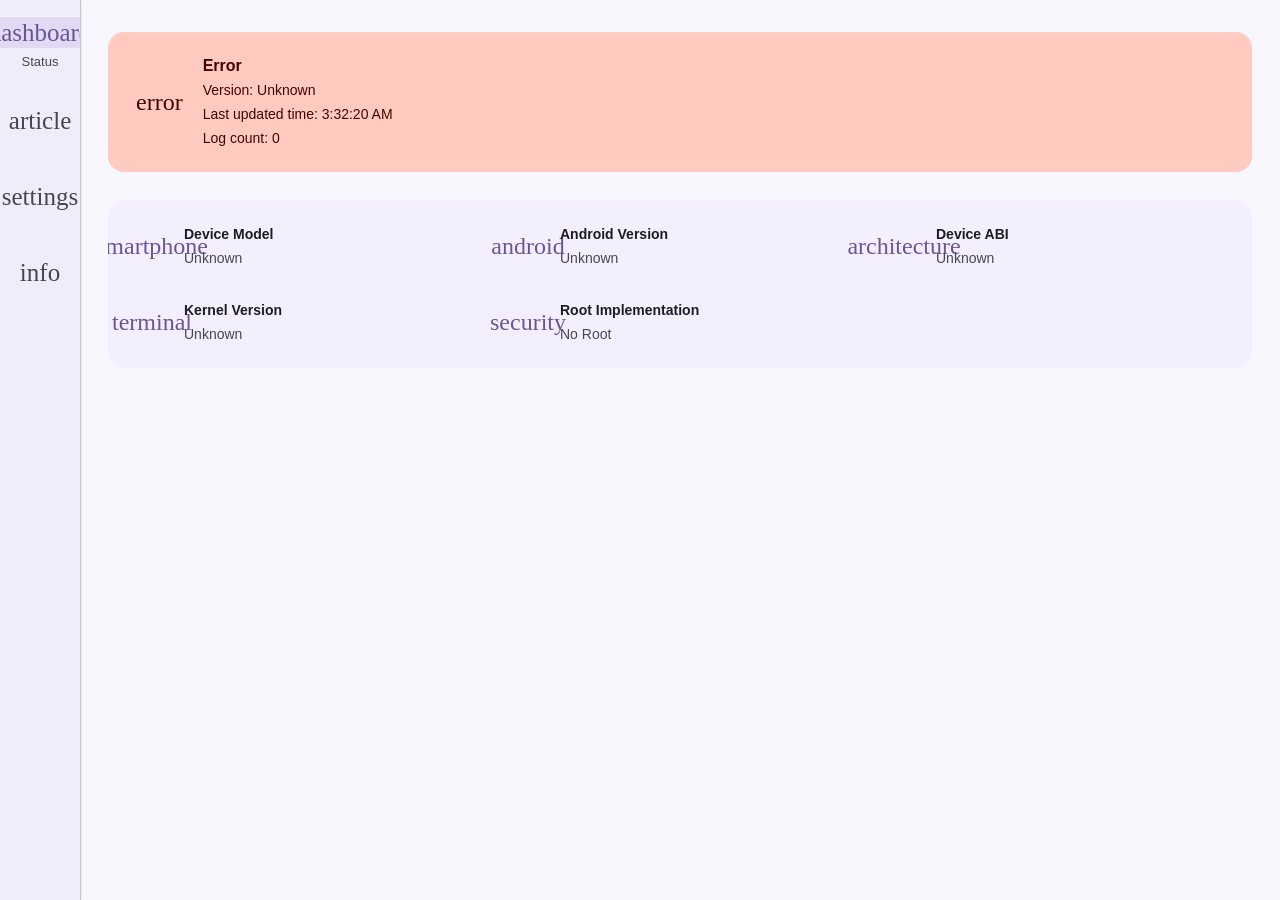
==== commit 43778c0d: "refactor(webui): 重构为ES模块并优化页面加载 - 将核心模块和页面模块改为ES模块导出 - 删除pages.json配置，改为模块内定义页面配置 - 添加main.js作为ES模块入" ====
--- a/webroot/index.html
+++ b/webroot/index.html
@@ -1,128 +1,73 @@
 <!DOCTYPE html>
 <html lang="zh">
-  <head>
-    <meta charset="UTF-8" />
-    <meta
-      name="viewport"
-      content="width=device-width, initial-scale=1.0, maximum-scale=1.0, user-scalable=no"
-    />
-    <script src="core.js"></script>
-    <script src="i18n.js"></script>
-    <script src="app.js"></script>
+<head>
+    <meta charset="UTF-8">
+    <meta name="viewport" content="width=device-width, initial-scale=1, maximum-scale=1, user-scalable=no">
+    <meta name="apple-mobile-web-app-status-bar-style" content="black-translucent">
+    <meta name="description" content="AMMF WebUI - 模块管理界面">
+    <meta name="color-scheme" content="light dark">
+    <meta name="theme-color" content="#6750a4">
+    <title>AMMF WebUI</title>
+    <link rel="preload" href="files/sykg-zNym6YjUruM-QrEh7-nyTnjDwKNJ_190Fjzag.woff2" as="font" type="font/woff2" crossorigin>
+    <link rel="preload" href="app.js" as="script">
     <style>
-      @font-face {
-        font-family: "Material Symbols Rounded";
-        font-style: normal;
-        font-weight: 100 700;
-        font-display: swap;
-        src: url(files/sykg-zNym6YjUruM-QrEh7-nyTnjDwKNJ_190Fjzag.woff2)
-          format("woff2");
-      }
-
-      .material-symbols-rounded {
-        font-family: "Material Symbols Rounded";
-        font-weight: normal;
-        font-style: normal;
-        font-size: 24px;
-        line-height: 1;
-        letter-spacing: normal;
-        text-transform: none;
-        display: inline-block;
-        white-space: nowrap;
-        word-wrap: normal;
-        direction: ltr;
-        -webkit-font-feature-settings: "liga";
-        -webkit-font-smoothing: antialiased;
-      }
+        @font-face{font-family:"Material Symbols Rounded";font-style:normal;font-weight:100 700;font-display:swap;src:url(files/sykg-zNym6YjUruM-QrEh7-nyTnjDwKNJ_190Fjzag.woff2) format("woff2")}
+        .material-symbols-rounded{font-family:"Material Symbols Rounded";font-weight:normal;font-style:normal;font-size:24px;line-height:1;letter-spacing:normal;text-transform:none;display:inline-block;white-space:nowrap;word-wrap:normal;direction:ltr;-webkit-font-feature-settings:"liga";-webkit-font-smoothing:antialiased}
+        html,body{margin:0;padding:0;height:100%;overflow-x:hidden;overscroll-behavior:none;-webkit-overflow-scrolling:touch;scrollbar-width:none;-ms-overflow-style:none}
+        html::-webkit-scrollbar,body::-webkit-scrollbar{display:none}
+        #app{min-height:100vh;display:flex;flex-direction:column;opacity:0;transition:opacity .3s ease}
+        .app-loaded #app{opacity:1}
+        .loading-screen{position:fixed;top:0;left:0;width:100%;height:100%;display:flex;align-items:center;justify-content:center;z-index:9999;background:#fff}
+        .loading-spinner{width:40px;height:40px;border:3px solid #e8def8;border-top:3px solid #6750a4;border-radius:50%;animation:spin 1s linear infinite}
+        @keyframes spin{0%{transform:rotate(0deg)}100%{transform:rotate(360deg)}}
     </style>
-    <meta
-      name="apple-mobile-web-app-status-bar-style"
-      content="black-translucent"
-    />
-    <meta name="description" content="AMMF WebUI - 模块管理界面" />
-    <meta name="color-scheme" content="light dark" />
-    <title>AMMF WebUI</title>
-    <style>
-      .app-header,
-      #main-content {
-        opacity: 1;
-        transition: opacity 0.3s ease;
-      }
-      .app-loaded .app-header,
-      .app-loaded #main-content {
-        opacity: 1;
-      }
-
-      html,
-      body {
-        overscroll-behavior: none;
-        background-color: var(--md-background);
-        -webkit-overflow-scrolling: touch;
-        scrollbar-width: none;
-        -ms-overflow-style: none;
-        height: 100%;
-        position: relative;
-      }
-
-      html::-webkit-scrollbar,
-      body::-webkit-scrollbar {
-        display: none;
-        width: 0;
-        height: 0;
-      }
-
-
-    </style>
-
-    <!-- CSS样式文件 -->
-    <link rel="stylesheet" href="css/md3.css" />
-    <link rel="stylesheet" href="css/components.css" />
-    <link rel="stylesheet" href="css/style.css" />
-    <link rel="stylesheet" href="css/animations.css" />
-    <link rel="stylesheet" href="css/pages/about.css" />
-    <link rel="stylesheet" href="css/pages/settings.css" />
-    <link rel="stylesheet" href="css/pages/status.css" />
-    <link rel="stylesheet" href="css/pages/logs.css" />
-  </head>
-  <body>
+    <link rel="stylesheet" href="css/md3.css" media="print" onload="this.media='all'">
+    <link rel="stylesheet" href="css/components.css" media="print" onload="this.media='all'">
+    <link rel="stylesheet" href="css/style.css" media="print" onload="this.media='all'">
+    <link rel="stylesheet" href="css/animations.css" media="print" onload="this.media='all'">
+    <link rel="stylesheet" href="css/pages/about.css" media="print" onload="this.media='all'">
+    <link rel="stylesheet" href="css/pages/status.css" media="print" onload="this.media='all'">
+    <link rel="stylesheet" href="css/pages/logs.css" media="print" onload="this.media='all'">
+    <link rel="stylesheet" href="css/pages/settings.css" media="print" onload="this.media='all'">
+    <link rel="modulepreload" href="main.js">
+    <link rel="modulepreload" href="core.js">
+    <link rel="modulepreload" href="app.js">
+</head>
+<body>
     <div id="app">
-      <!-- 头部 -->
-      <header class="app-header">
-        <div class="header-content">
-          <div class="header-title">
-            <h1 id="page-title">AMMF WebUI</h1>
-          </div>
-          <div class="header-actions">
-            <div id="page-actions" class="page-actions"></div>
-            <div id="system-buttons" class="system-buttons"></div>
-          </div>
+        <div id="loading-screen" class="loading-screen">
+            <div class="loading-spinner"></div>
         </div>
-      </header>
-
-      <!-- 主内容区域 -->
-      <main id="main-content">
-      </main>
-
-      <!-- 动态生成底栏导航 -->
-      <nav id="app-nav" class="app-nav"></nav>
-
-      <!-- 语言选择器 -->
-      <div id="language-selector" class="language-selector">
-        <div class="language-selector-content">
-          <div class="language-selector-header">
-            <h3 data-i18n="SELECT_LANGUAGE">选择语言</h3>
-          </div>
-          <div id="language-options" class="language-options"></div>
-          <div class="language-selector-footer">
-            <button id="cancel-language" class="icon-button" data-i18n="CANCEL">
-              取消
-            </button>
-          </div>
+        <header class="app-header">
+            <div class="header-content">
+                <h1 id="page-title">AMMF WebUI</h1>
+                <div class="header-actions">
+                    <div id="page-actions" class="page-actions"></div>
+                    <div id="system-buttons" class="system-buttons"></div>
+                </div>
+            </div>
+        </header>
+        <main id="main-content"></main>
+        <nav id="app-nav" class="app-nav"></nav>
+        <div id="language-selector" class="language-selector">
+            <div class="language-selector-content">
+                <h3 data-i18n="SELECT_LANGUAGE">选择语言</h3>
+                <div id="language-options" class="language-options"></div>
+                <button id="cancel-language" class="icon-button" data-i18n="CANCEL">取消</button>
+            </div>
         </div>
-      </div>
-
-      <!-- 吐司提示容器 -->
-      <div id="toast-container" class="toast-container"></div>
+        <div id="toast-container" class="toast-container"></div>
+        <div id="prerender-cache" style="display:none"></div>
     </div>
-  </body>
-</html>
+    <script type="module" src="main.js" defer></script>
+    <script type="module">
+        document.addEventListener('DOMContentLoaded', () => {
+            const loading = document.getElementById('loading-screen');
+            if (loading) {
+                loading.style.transition = 'opacity 0.3s ease';
+                loading.style.opacity = '0';
+                setTimeout(() => loading.remove(), 300);
+            }
+            document.documentElement.classList.add('app-loaded');
+        });
+    </script>
